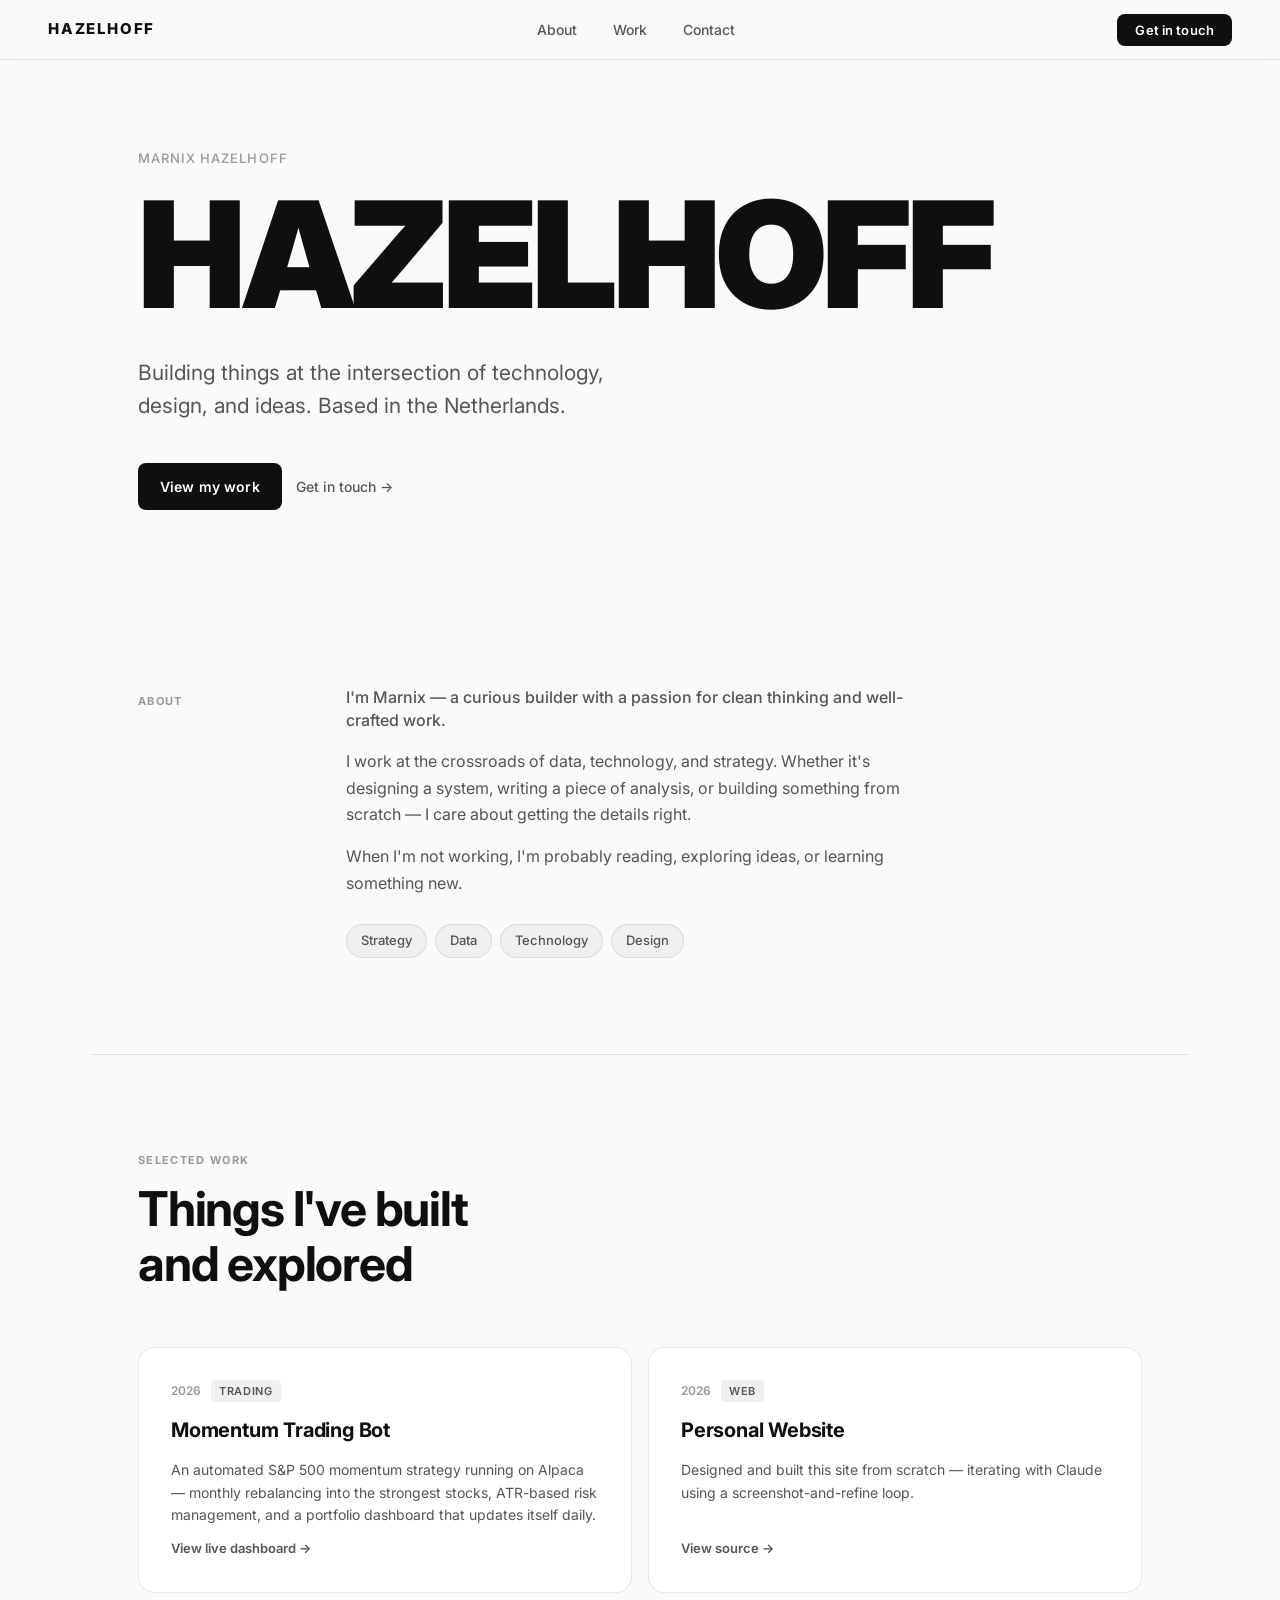
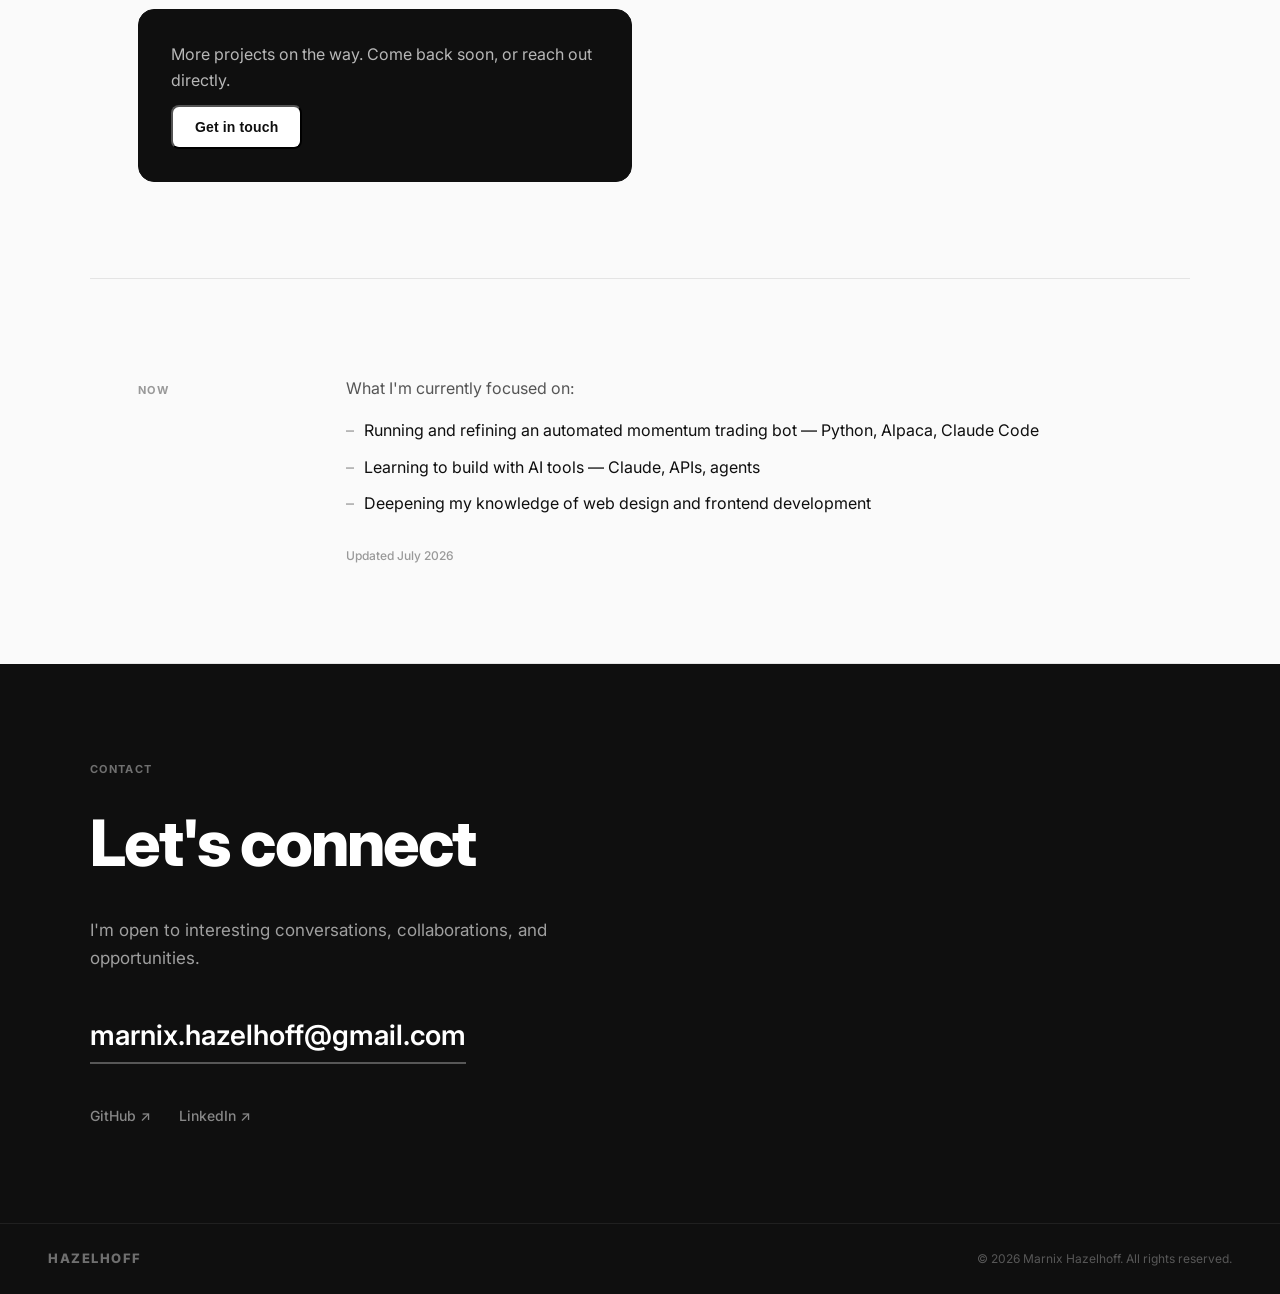
==== index.html @ 88efe426 "Personal site with trading bot dashboard at /tradingbot/ Co-Authored-By: Claude Fable 5 <noreply@ant" ====
<!DOCTYPE html>
<html lang="en">
<head>
  <meta charset="UTF-8" />
  <meta name="viewport" content="width=device-width, initial-scale=1.0" />
  <title>HAZELHOFF</title>
  <meta name="description" content="Marnix Hazelhoff — building things at the intersection of technology, design, and ideas." />
  <link rel="stylesheet" href="styles.css" />
</head>
<body>

  <!-- NAV -->
  <nav>
    <a class="nav-logo" href="#">HAZELHOFF</a>
    <ul class="nav-links">
      <li><a href="#about">About</a></li>
      <li><a href="#work">Work</a></li>
      <li><a href="#contact">Contact</a></li>
    </ul>
    <button class="nav-cta" data-modal="contact">Get in touch</button>
  </nav>

  <!-- HERO -->
  <section class="hero">
    <span class="hero-eyebrow">Marnix Hazelhoff</span>
    <h1 class="hero-name">HAZELHOFF</h1>
    <p class="hero-tagline">
      Building things at the intersection of technology, design, and ideas.
      Based in the Netherlands.
    </p>
    <div class="hero-links">
      <a href="#work" class="btn-primary">View my work</a>
      <button class="btn-ghost" data-modal="contact">Get in touch &rarr;</button>
    </div>
  </section>

  <!-- ABOUT -->
  <section class="about" id="about">
    <div class="about-grid">
      <div class="about-label">About</div>
      <div class="about-content">
        <p class="about-lead">
          I'm Marnix — a curious builder with a passion for clean thinking
          and well-crafted work.
        </p>
        <p>
          I work at the crossroads of data, technology, and strategy.
          Whether it's designing a system, writing a piece of analysis,
          or building something from scratch — I care about getting the
          details right.
        </p>
        <p>
          When I'm not working, I'm probably reading, exploring ideas,
          or learning something new.
        </p>
        <div class="about-tags">
          <span>Strategy</span>
          <span>Data</span>
          <span>Technology</span>
          <span>Design</span>
        </div>
      </div>
    </div>
  </section>

  <hr class="section-divider" />

  <!-- WORK -->
  <section class="work" id="work">
    <div class="work-header">
      <span class="section-label">Selected Work</span>
      <h2>Things I've built<br>and explored</h2>
    </div>
    <div class="work-grid">
      <article class="work-card">
        <div class="work-card-meta">
          <span class="work-year">2026</span>
          <span class="work-tag">Trading</span>
        </div>
        <h3>Momentum Trading Bot</h3>
        <p>An automated S&amp;P 500 momentum strategy running on Alpaca — monthly
        rebalancing into the strongest stocks, ATR-based risk management, and a
        portfolio dashboard that updates itself daily.</p>
        <a href="/tradingbot/" class="work-link">View live dashboard &rarr;</a>
      </article>
      <article class="work-card">
        <div class="work-card-meta">
          <span class="work-year">2026</span>
          <span class="work-tag">Web</span>
        </div>
        <h3>Personal Website</h3>
        <p>Designed and built this site from scratch — iterating with Claude using a screenshot-and-refine loop.</p>
        <a href="https://github.com/marnixhazelhoff-art/marnixhazelhoff-art.github.io" class="work-link" target="_blank" rel="noopener">View source &rarr;</a>
      </article>
      <article class="work-card work-card--cta">
        <p>More projects on the way. Come back soon, or reach out directly.</p>
        <button class="btn-primary" data-modal="contact">Get in touch</button>
      </article>
    </div>
  </section>

  <hr class="section-divider" />

  <!-- NOW -->
  <section class="now">
    <div class="now-grid">
      <div class="about-label">Now</div>
      <div class="now-content">
        <p>What I'm currently focused on:</p>
        <ul>
          <li>Running and refining an automated momentum trading bot — Python, Alpaca, Claude Code</li>
          <li>Learning to build with AI tools — Claude, APIs, agents</li>
          <li>Deepening my knowledge of web design and frontend development</li>
        </ul>
        <span class="now-updated">Updated July 2026</span>
      </div>
    </div>
  </section>

  <hr class="section-divider" />

  <!-- CONTACT -->
  <section class="contact" id="contact">
    <div class="contact-inner">
      <span class="section-label">Contact</span>
      <h2>Let's connect</h2>
      <p>I'm open to interesting conversations, collaborations, and opportunities.</p>
      <a href="mailto:marnix.hazelhoff@gmail.com" class="contact-email">
        marnix.hazelhoff@gmail.com
      </a>
      <div class="contact-socials">
        <a href="https://github.com/marnixhazelhoff-art" target="_blank" rel="noopener">GitHub &nearr;</a>
        <a href="#">LinkedIn &nearr;</a>
      </div>
    </div>
  </section>

  <!-- FOOTER -->
  <footer>
    <span class="footer-logo">HAZELHOFF</span>
    <span class="footer-copy">© 2026 Marnix Hazelhoff. All rights reserved.</span>
  </footer>

  <!-- CONTACT MODAL -->
  <div class="modal-overlay" id="modal-overlay" aria-hidden="true"></div>
  <div class="modal" id="contact-modal" role="dialog" aria-modal="true" aria-labelledby="modal-title">
    <button class="modal-close" id="modal-close" aria-label="Close">&times;</button>
    <div class="modal-body" id="modal-body">
      <p class="modal-eyebrow">Get in touch</p>
      <h2 id="modal-title">Say hello</h2>
      <p class="modal-sub">Leave your name and email and I'll get back to you.</p>
      <form id="contact-form" novalidate>
        <div class="form-group">
          <label for="f-name">Name</label>
          <input id="f-name" name="name" type="text" placeholder="Your name" required />
        </div>
        <div class="form-group">
          <label for="f-email">Email</label>
          <input id="f-email" name="email" type="email" placeholder="your@email.com" required />
        </div>
        <div class="form-group">
          <label for="f-message">Message <span class="label-optional">(optional)</span></label>
          <textarea id="f-message" name="message" rows="4" placeholder="What's on your mind?"></textarea>
        </div>
        <p class="form-error" id="form-error"></p>
        <button type="submit" class="btn-submit" id="btn-submit">Send message</button>
      </form>
    </div>
  </div>

  <script>
    // ── MODAL LOGIC ────────────────────────────────────────────────
    const overlay  = document.getElementById('modal-overlay');
    const modal    = document.getElementById('contact-modal');
    const closeBtn = document.getElementById('modal-close');

    function openModal() {
      modal.classList.add('is-open');
      overlay.classList.add('is-open');
      document.body.style.overflow = 'hidden';
      setTimeout(() => modal.querySelector('input').focus(), 100);
    }

    function closeModal() {
      modal.classList.remove('is-open');
      overlay.classList.remove('is-open');
      document.body.style.overflow = '';
    }

    document.querySelectorAll('[data-modal="contact"]').forEach(el => {
      el.addEventListener('click', e => { e.preventDefault(); openModal(); });
    });

    closeBtn.addEventListener('click', closeModal);
    overlay.addEventListener('click', closeModal);
    document.addEventListener('keydown', e => { if (e.key === 'Escape') closeModal(); });

    // ── FORM SUBMISSION via Formspree ──────────────────────────────
    // SETUP (once):
    //   1. Go to https://formspree.io and sign up (free)
    //   2. Create a new form → enter marnix.hazelhoff@gmail.com
    //   3. Verify your email
    //   4. Copy the form ID (looks like "xabcdefg")
    //   5. Replace YOUR_FORM_ID below with that ID
    const FORMSPREE_URL = 'https://formspree.io/f/YOUR_FORM_ID';

    const form    = document.getElementById('contact-form');
    const errBox  = document.getElementById('form-error');
    const submitBtn = document.getElementById('btn-submit');

    form.addEventListener('submit', async e => {
      e.preventDefault();
      errBox.textContent = '';

      const name    = form.name.value.trim();
      const email   = form.email.value.trim();
      const message = form.message.value.trim();

      if (!name)  { showError('Please enter your name.'); return; }
      if (!email) { showError('Please enter your email.'); return; }

      submitBtn.textContent = 'Sending…';
      submitBtn.disabled = true;

      try {
        const res = await fetch(FORMSPREE_URL, {
          method: 'POST',
          headers: { 'Content-Type': 'application/json', 'Accept': 'application/json' },
          body: JSON.stringify({ name, email, message })
        });

        if (res.ok) {
          document.getElementById('modal-body').innerHTML = `
            <div class="form-success">
              <div class="success-icon">✓</div>
              <h2>Message sent!</h2>
              <p>Thanks ${name}. I'll get back to you at ${email} soon.</p>
              <button class="btn-primary" onclick="closeModal()">Close</button>
            </div>`;
        } else {
          const data = await res.json();
          showError(data?.errors?.[0]?.message || 'Something went wrong. Please try again.');
          submitBtn.textContent = 'Send message';
          submitBtn.disabled = false;
        }
      } catch {
        showError('Could not send. Check your connection and try again.');
        submitBtn.textContent = 'Send message';
        submitBtn.disabled = false;
      }
    });

    function showError(msg) {
      errBox.textContent = msg;
    }
  </script>

</body>
</html>
---- styles.css ----
@import url('https://fonts.googleapis.com/css2?family=Inter:wght@300;400;500;600;700;800;900&display=swap');

:root {
  --text-primary: #0f0f0f;
  --text-secondary: #555;
  --text-tertiary: #999;
  --bg-page: #fafafa;
  --bg-primary: #fff;
  --bg-card: #fff;
  --bg-tag: #f0f0f0;
  --border: rgba(0, 0, 0, 0.09);
  --border-strong: rgba(0, 0, 0, 0.15);
  --accent: #0f0f0f;
  --radius-sm: 8px;
  --radius-md: 12px;
  --radius-lg: 16px;
}

*, *::before, *::after {
  box-sizing: border-box;
  margin: 0;
  padding: 0;
}

html { scroll-behavior: smooth; }

body {
  font-family: 'Inter', ui-sans-serif, system-ui, sans-serif;
  font-size: 16px;
  line-height: 1.65;
  color: var(--text-primary);
  background: var(--bg-page);
  -webkit-font-smoothing: antialiased;
}

a { color: inherit; text-decoration: none; }

/* ── NAV ── */
nav {
  position: sticky;
  top: 0;
  z-index: 100;
  display: flex;
  justify-content: space-between;
  align-items: center;
  padding: 0 48px;
  height: 60px;
  background: rgba(250, 250, 250, 0.85);
  backdrop-filter: blur(12px);
  -webkit-backdrop-filter: blur(12px);
  border-bottom: 1px solid var(--border);
}

.nav-logo {
  font-size: 15px;
  font-weight: 800;
  letter-spacing: 0.12em;
  color: var(--text-primary);
}

.nav-links {
  display: flex;
  gap: 36px;
  list-style: none;
}

.nav-links a {
  font-size: 14px;
  font-weight: 500;
  color: var(--text-secondary);
  transition: color 0.15s;
}

.nav-links a:hover { color: var(--text-primary); }

.nav-cta {
  background: var(--text-primary);
  color: #fff;
  border: none;
  padding: 8px 18px;
  border-radius: var(--radius-sm);
  font-size: 13px;
  font-weight: 600;
  cursor: pointer;
  letter-spacing: 0.01em;
  transition: opacity 0.15s;
  font-family: inherit;
}

.nav-cta:hover { opacity: 0.75; }

/* ── HERO ── */
.hero {
  padding: 88px 48px 80px;
  max-width: 1100px;
  margin: 0 auto;
}

.hero-eyebrow {
  display: block;
  font-size: 13px;
  font-weight: 500;
  color: var(--text-tertiary);
  letter-spacing: 0.08em;
  text-transform: uppercase;
  margin-bottom: 18px;
}

.hero-name {
  font-size: clamp(72px, 13vw, 148px);
  font-weight: 900;
  letter-spacing: -0.03em;
  line-height: 0.92;
  color: var(--text-primary);
  margin-bottom: 32px;
}

.hero-tagline {
  font-size: clamp(17px, 2vw, 21px);
  color: var(--text-secondary);
  max-width: 500px;
  line-height: 1.6;
  margin-bottom: 40px;
  font-weight: 400;
}

.hero-links {
  display: flex;
  gap: 14px;
  align-items: center;
  flex-wrap: wrap;
}

.btn-primary {
  background: var(--text-primary);
  color: #fff;
  padding: 12px 22px;
  border-radius: var(--radius-sm);
  font-size: 14px;
  font-weight: 600;
  letter-spacing: 0.01em;
  transition: opacity 0.15s;
  display: inline-block;
}

.btn-primary:hover { opacity: 0.8; }

.btn-ghost {
  font-size: 14px;
  font-weight: 500;
  color: var(--text-secondary);
  transition: color 0.15s;
  background: none;
  border: none;
  cursor: pointer;
  font-family: inherit;
  padding: 0;
}

.btn-ghost:hover { color: var(--text-primary); }

/* ── SECTION DIVIDER ── */
.section-divider {
  border: none;
  border-top: 1px solid var(--border);
  max-width: 1100px;
  margin: 0 auto;
}

/* ── SECTION LABEL ── */
.section-label {
  display: block;
  font-size: 11px;
  font-weight: 700;
  letter-spacing: 0.12em;
  text-transform: uppercase;
  color: var(--text-tertiary);
  margin-bottom: 12px;
}

/* ── ABOUT ── */
.about {
  max-width: 1100px;
  margin: 0 auto;
  padding: 96px 48px;
}

.about-grid {
  display: grid;
  grid-template-columns: 160px 1fr;
  gap: 48px;
}

.about-label {
  font-size: 11px;
  font-weight: 700;
  letter-spacing: 0.12em;
  text-transform: uppercase;
  color: var(--text-tertiary);
  padding-top: 6px;
}

.about-lead {
  font-size: clamp(20px, 2.5vw, 26px);
  font-weight: 500;
  line-height: 1.45;
  color: var(--text-primary);
  margin-bottom: 20px;
}

.about-content p {
  font-size: 16px;
  color: var(--text-secondary);
  margin-bottom: 16px;
  max-width: 580px;
}

.about-tags {
  display: flex;
  flex-wrap: wrap;
  gap: 8px;
  margin-top: 28px;
}

.about-tags span {
  background: var(--bg-tag);
  border: 1px solid var(--border);
  border-radius: 999px;
  padding: 5px 14px;
  font-size: 13px;
  font-weight: 500;
  color: var(--text-secondary);
}

/* ── WORK ── */
.work {
  max-width: 1100px;
  margin: 0 auto;
  padding: 96px 48px;
}

.work-header {
  margin-bottom: 56px;
}

.work-header h2 {
  font-size: clamp(32px, 4vw, 48px);
  font-weight: 700;
  letter-spacing: -0.025em;
  line-height: 1.15;
  margin-top: 10px;
}

.work-grid {
  display: grid;
  grid-template-columns: repeat(2, 1fr);
  gap: 16px;
}

.work-card {
  background: var(--bg-card);
  border: 1px solid var(--border);
  border-radius: var(--radius-lg);
  padding: 32px;
  display: flex;
  flex-direction: column;
  gap: 12px;
  transition: border-color 0.2s, box-shadow 0.2s;
}

.work-card:hover {
  border-color: var(--border-strong);
  box-shadow: 0 4px 24px rgba(0,0,0,0.06);
}

.work-card-meta {
  display: flex;
  gap: 10px;
  align-items: center;
}

.work-year {
  font-size: 12px;
  font-weight: 600;
  color: var(--text-tertiary);
}

.work-tag {
  font-size: 11px;
  font-weight: 600;
  letter-spacing: 0.06em;
  text-transform: uppercase;
  background: var(--bg-tag);
  border-radius: 4px;
  padding: 2px 8px;
  color: var(--text-secondary);
}

.work-card h3 {
  font-size: 20px;
  font-weight: 700;
  letter-spacing: -0.01em;
  color: var(--text-primary);
}

.work-card p {
  font-size: 14px;
  color: var(--text-secondary);
  line-height: 1.6;
  flex: 1;
}

.work-link {
  font-size: 13px;
  font-weight: 600;
  color: var(--text-secondary);
  transition: color 0.15s;
  align-self: flex-start;
}

.work-link:hover { color: var(--text-primary); }

.work-card--cta {
  background: var(--text-primary);
  border-color: var(--text-primary);
  align-items: flex-start;
  justify-content: space-between;
}

.work-card--cta p {
  font-size: 16px;
  color: rgba(255,255,255,0.7);
  line-height: 1.6;
}

.work-card--cta .btn-primary {
  background: #fff;
  color: var(--text-primary);
}

.work-card--cta .btn-primary:hover { opacity: 0.9; }

/* ── NOW ── */
.now {
  max-width: 1100px;
  margin: 0 auto;
  padding: 96px 48px;
}

.now-grid {
  display: grid;
  grid-template-columns: 160px 1fr;
  gap: 48px;
}

.now-content p {
  font-size: 16px;
  color: var(--text-secondary);
  margin-bottom: 16px;
}

.now-content ul {
  list-style: none;
  display: flex;
  flex-direction: column;
  gap: 10px;
  margin-bottom: 24px;
}

.now-content ul li {
  font-size: 16px;
  color: var(--text-primary);
  padding-left: 18px;
  position: relative;
}

.now-content ul li::before {
  content: '–';
  position: absolute;
  left: 0;
  color: var(--text-tertiary);
}

.now-updated {
  font-size: 12px;
  color: var(--text-tertiary);
  font-weight: 500;
}

/* ── CONTACT ── */
.contact {
  background: var(--text-primary);
  padding: 96px 48px;
}

.contact-inner {
  max-width: 1100px;
  margin: 0 auto;
}

.contact .section-label { color: rgba(255,255,255,0.4); }

.contact h2 {
  font-size: clamp(36px, 5vw, 64px);
  font-weight: 800;
  letter-spacing: -0.03em;
  color: #fff;
  margin: 12px 0 20px;
}

.contact > .contact-inner > p {
  font-size: 17px;
  color: rgba(255,255,255,0.6);
  margin-bottom: 40px;
  max-width: 480px;
}

.contact-email {
  display: inline-block;
  font-size: clamp(18px, 2.5vw, 28px);
  font-weight: 600;
  color: #fff;
  border-bottom: 2px solid rgba(255,255,255,0.3);
  padding-bottom: 4px;
  margin-bottom: 40px;
  transition: border-color 0.2s;
}

.contact-email:hover { border-color: #fff; }

.contact-socials {
  display: flex;
  gap: 28px;
  flex-wrap: wrap;
}

.contact-socials a {
  font-size: 14px;
  font-weight: 500;
  color: rgba(255,255,255,0.5);
  transition: color 0.15s;
}

.contact-socials a:hover { color: #fff; }

/* ── FOOTER ── */
footer {
  background: var(--text-primary);
  border-top: 1px solid rgba(255,255,255,0.07);
  padding: 24px 48px;
  display: flex;
  justify-content: space-between;
  align-items: center;
  max-width: 100%;
}

.footer-logo {
  font-size: 13px;
  font-weight: 800;
  letter-spacing: 0.12em;
  color: rgba(255,255,255,0.4);
}

.footer-copy {
  font-size: 12px;
  color: rgba(255,255,255,0.3);
}

/* ── RESPONSIVE ── */
@media (max-width: 768px) {
  nav { padding: 0 20px; }
  .nav-links { display: none; }
  .hero { padding: 56px 24px 64px; }
  .about, .work, .now { padding: 64px 24px; }
  .about-grid, .now-grid { grid-template-columns: 1fr; gap: 24px; }
  .work-grid { grid-template-columns: 1fr; }
  .contact { padding: 64px 24px; }
  footer { padding: 20px 24px; flex-direction: column; gap: 8px; text-align: center; }
}

/* ── MODAL ── */
.modal-overlay {
  position: fixed;
  inset: 0;
  background: rgba(0, 0, 0, 0.45);
  backdrop-filter: blur(4px);
  -webkit-backdrop-filter: blur(4px);
  z-index: 200;
  opacity: 0;
  pointer-events: none;
  transition: opacity 0.2s ease;
}

.modal-overlay.is-open {
  opacity: 1;
  pointer-events: all;
}

.modal {
  position: fixed;
  top: 50%;
  left: 50%;
  transform: translate(-50%, -46%);
  z-index: 201;
  width: min(520px, calc(100vw - 32px));
  background: #fff;
  border-radius: 20px;
  padding: 40px;
  box-shadow: 0 8px 40px rgba(0,0,0,0.18), 0 0 0 1px rgba(0,0,0,0.06);
  opacity: 0;
  pointer-events: none;
  transition: opacity 0.2s ease, transform 0.2s ease;
}

.modal.is-open {
  opacity: 1;
  pointer-events: all;
  transform: translate(-50%, -50%);
}

.modal-close {
  position: absolute;
  top: 16px;
  right: 20px;
  background: var(--bg-tertiary);
  border: none;
  width: 30px;
  height: 30px;
  border-radius: 50%;
  font-size: 18px;
  line-height: 1;
  color: var(--text-secondary);
  cursor: pointer;
  display: flex;
  align-items: center;
  justify-content: center;
  transition: background 0.15s, color 0.15s;
}

.modal-close:hover {
  background: var(--bg-quaternary, #e8e8e8);
  color: var(--text-primary);
}

.modal-eyebrow {
  font-size: 11px;
  font-weight: 700;
  letter-spacing: 0.12em;
  text-transform: uppercase;
  color: var(--text-tertiary);
  margin-bottom: 8px;
}

.modal h2 {
  font-size: 26px;
  font-weight: 800;
  letter-spacing: -0.02em;
  margin-bottom: 8px;
}

.modal-sub {
  font-size: 14px;
  color: var(--text-secondary);
  margin-bottom: 28px;
  line-height: 1.5;
}

.form-group {
  display: flex;
  flex-direction: column;
  gap: 6px;
  margin-bottom: 16px;
}

.form-group label {
  font-size: 13px;
  font-weight: 600;
  color: var(--text-primary);
}

.label-optional {
  font-weight: 400;
  color: var(--text-tertiary);
}

.form-group input,
.form-group textarea {
  font-family: inherit;
  font-size: 15px;
  color: var(--text-primary);
  background: var(--bg-secondary, #fcfcfc);
  border: 1px solid var(--border-strong);
  border-radius: var(--radius-sm);
  padding: 10px 14px;
  outline: none;
  transition: border-color 0.15s, box-shadow 0.15s;
  resize: vertical;
  line-height: 1.5;
}

.form-group input:focus,
.form-group textarea:focus {
  border-color: var(--text-primary);
  box-shadow: 0 0 0 3px rgba(15,15,15,0.08);
}

.form-group input::placeholder,
.form-group textarea::placeholder {
  color: var(--text-tertiary);
}

.form-error {
  font-size: 13px;
  color: #dc2626;
  min-height: 18px;
  margin-bottom: 8px;
}

.btn-submit {
  width: 100%;
  background: var(--text-primary);
  color: #fff;
  border: none;
  border-radius: var(--radius-sm);
  padding: 13px;
  font-size: 15px;
  font-weight: 600;
  font-family: inherit;
  cursor: pointer;
  transition: opacity 0.15s;
  margin-top: 4px;
}

.btn-submit:hover:not(:disabled) { opacity: 0.8; }
.btn-submit:disabled { opacity: 0.5; cursor: not-allowed; }

/* Success state */
.form-success {
  text-align: center;
  padding: 24px 0 8px;
}

.success-icon {
  width: 52px;
  height: 52px;
  background: #0f0f0f;
  color: #fff;
  border-radius: 50%;
  font-size: 22px;
  display: flex;
  align-items: center;
  justify-content: center;
  margin: 0 auto 20px;
}

.form-success h2 {
  font-size: 22px;
  font-weight: 800;
  margin-bottom: 10px;
}

.form-success p {
  font-size: 15px;
  color: var(--text-secondary);
  margin-bottom: 28px;
}
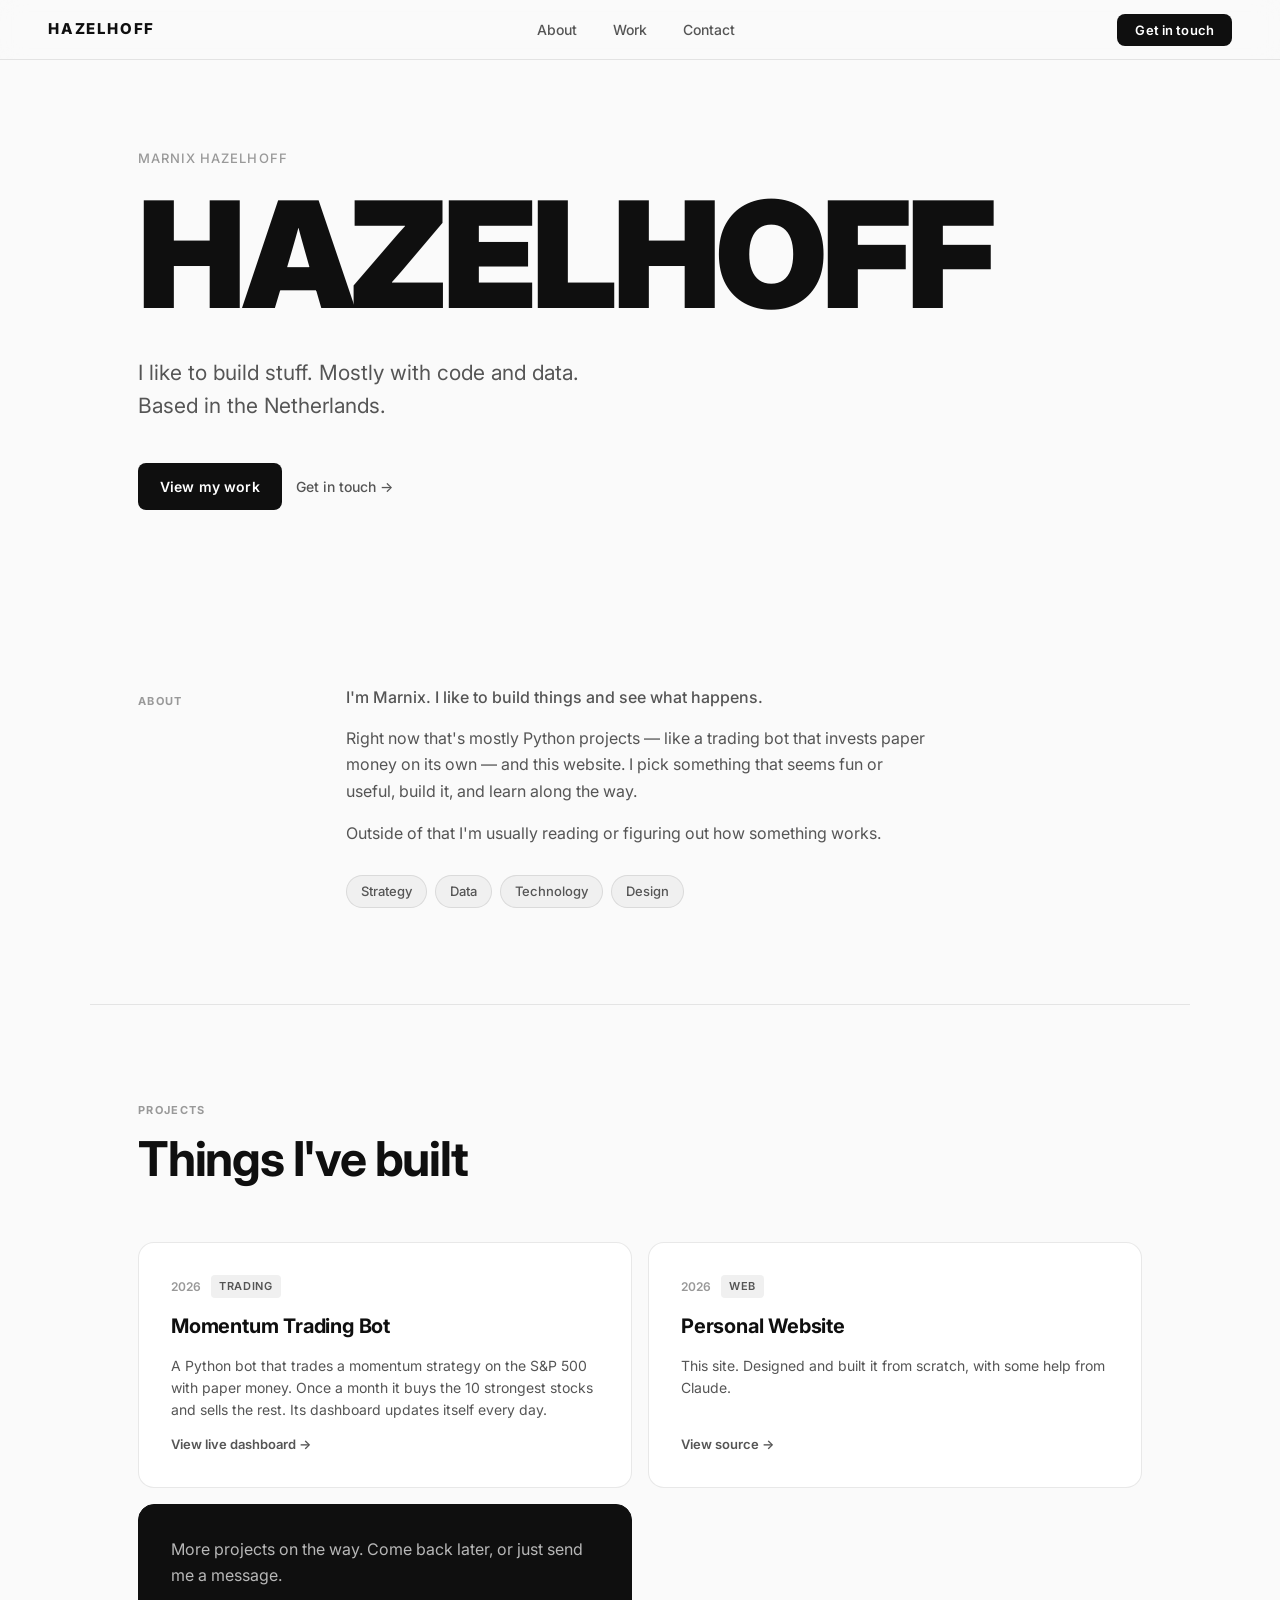
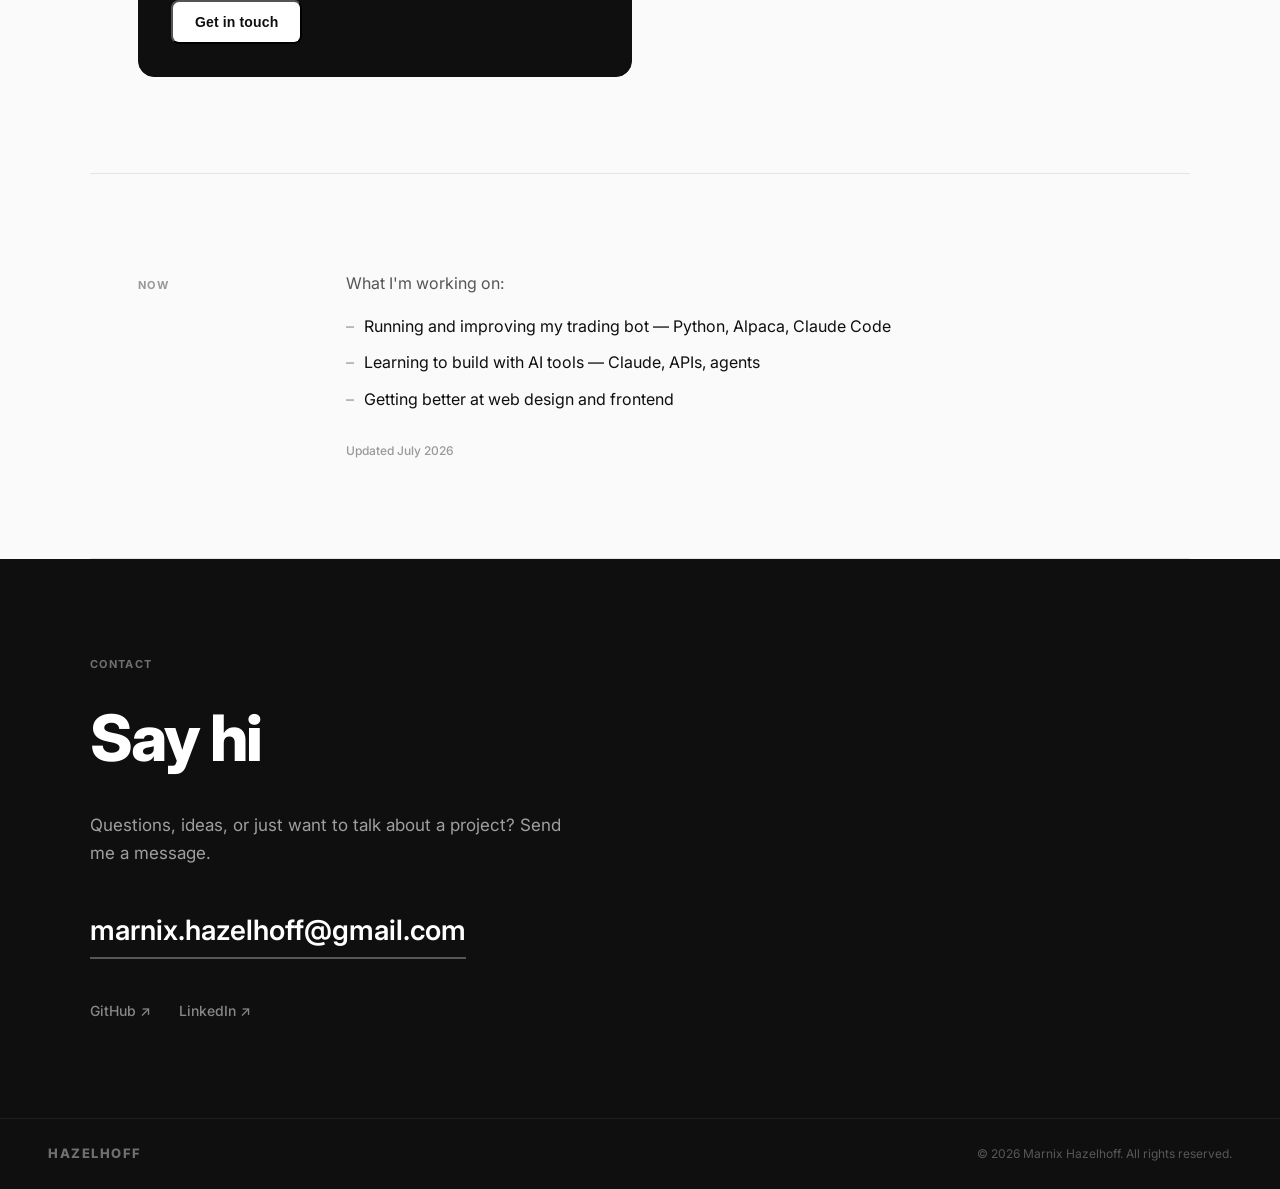
==== commit b789f5d1: "Tone down the copy — plainer, less pretentious Co-Authored-By: Claude Fable 5 <noreply@anthropic.com" ====
--- a/index.html
+++ b/index.html
@@ -4,7 +4,7 @@
   <meta charset="UTF-8" />
   <meta name="viewport" content="width=device-width, initial-scale=1.0" />
   <title>HAZELHOFF</title>
-  <meta name="description" content="Marnix Hazelhoff — building things at the intersection of technology, design, and ideas." />
+  <meta name="description" content="Marnix Hazelhoff — I like to build stuff. Projects in code, data, and web." />
   <link rel="stylesheet" href="styles.css" />
 </head>
 <body>
@@ -25,7 +25,7 @@
     <span class="hero-eyebrow">Marnix Hazelhoff</span>
     <h1 class="hero-name">HAZELHOFF</h1>
     <p class="hero-tagline">
-      Building things at the intersection of technology, design, and ideas.
+      I like to build stuff. Mostly with code and data.
       Based in the Netherlands.
     </p>
     <div class="hero-links">
@@ -40,18 +40,16 @@
       <div class="about-label">About</div>
       <div class="about-content">
         <p class="about-lead">
-          I'm Marnix — a curious builder with a passion for clean thinking
-          and well-crafted work.
+          I'm Marnix. I like to build things and see what happens.
         </p>
         <p>
-          I work at the crossroads of data, technology, and strategy.
-          Whether it's designing a system, writing a piece of analysis,
-          or building something from scratch — I care about getting the
-          details right.
+          Right now that's mostly Python projects — like a trading bot that
+          invests paper money on its own — and this website. I pick something
+          that seems fun or useful, build it, and learn along the way.
         </p>
         <p>
-          When I'm not working, I'm probably reading, exploring ideas,
-          or learning something new.
+          Outside of that I'm usually reading or figuring out how
+          something works.
         </p>
         <div class="about-tags">
           <span>Strategy</span>
@@ -68,8 +66,8 @@
   <!-- WORK -->
   <section class="work" id="work">
     <div class="work-header">
-      <span class="section-label">Selected Work</span>
-      <h2>Things I've built<br>and explored</h2>
+      <span class="section-label">Projects</span>
+      <h2>Things I've built</h2>
     </div>
     <div class="work-grid">
       <article class="work-card">
@@ -78,9 +76,9 @@
           <span class="work-tag">Trading</span>
         </div>
         <h3>Momentum Trading Bot</h3>
-        <p>An automated S&amp;P 500 momentum strategy running on Alpaca — monthly
-        rebalancing into the strongest stocks, ATR-based risk management, and a
-        portfolio dashboard that updates itself daily.</p>
+        <p>A Python bot that trades a momentum strategy on the S&amp;P 500 with
+        paper money. Once a month it buys the 10 strongest stocks and sells the
+        rest. Its dashboard updates itself every day.</p>
         <a href="/tradingbot/" class="work-link">View live dashboard &rarr;</a>
       </article>
       <article class="work-card">
@@ -89,11 +87,11 @@
           <span class="work-tag">Web</span>
         </div>
         <h3>Personal Website</h3>
-        <p>Designed and built this site from scratch — iterating with Claude using a screenshot-and-refine loop.</p>
+        <p>This site. Designed and built it from scratch, with some help from Claude.</p>
         <a href="https://github.com/marnixhazelhoff-art/marnixhazelhoff-art.github.io" class="work-link" target="_blank" rel="noopener">View source &rarr;</a>
       </article>
       <article class="work-card work-card--cta">
-        <p>More projects on the way. Come back soon, or reach out directly.</p>
+        <p>More projects on the way. Come back later, or just send me a message.</p>
         <button class="btn-primary" data-modal="contact">Get in touch</button>
       </article>
     </div>
@@ -106,11 +104,11 @@
     <div class="now-grid">
       <div class="about-label">Now</div>
       <div class="now-content">
-        <p>What I'm currently focused on:</p>
+        <p>What I'm working on:</p>
         <ul>
-          <li>Running and refining an automated momentum trading bot — Python, Alpaca, Claude Code</li>
+          <li>Running and improving my trading bot — Python, Alpaca, Claude Code</li>
           <li>Learning to build with AI tools — Claude, APIs, agents</li>
-          <li>Deepening my knowledge of web design and frontend development</li>
+          <li>Getting better at web design and frontend</li>
         </ul>
         <span class="now-updated">Updated July 2026</span>
       </div>
@@ -123,8 +121,8 @@
   <section class="contact" id="contact">
     <div class="contact-inner">
       <span class="section-label">Contact</span>
-      <h2>Let's connect</h2>
-      <p>I'm open to interesting conversations, collaborations, and opportunities.</p>
+      <h2>Say hi</h2>
+      <p>Questions, ideas, or just want to talk about a project? Send me a message.</p>
       <a href="mailto:marnix.hazelhoff@gmail.com" class="contact-email">
         marnix.hazelhoff@gmail.com
       </a>
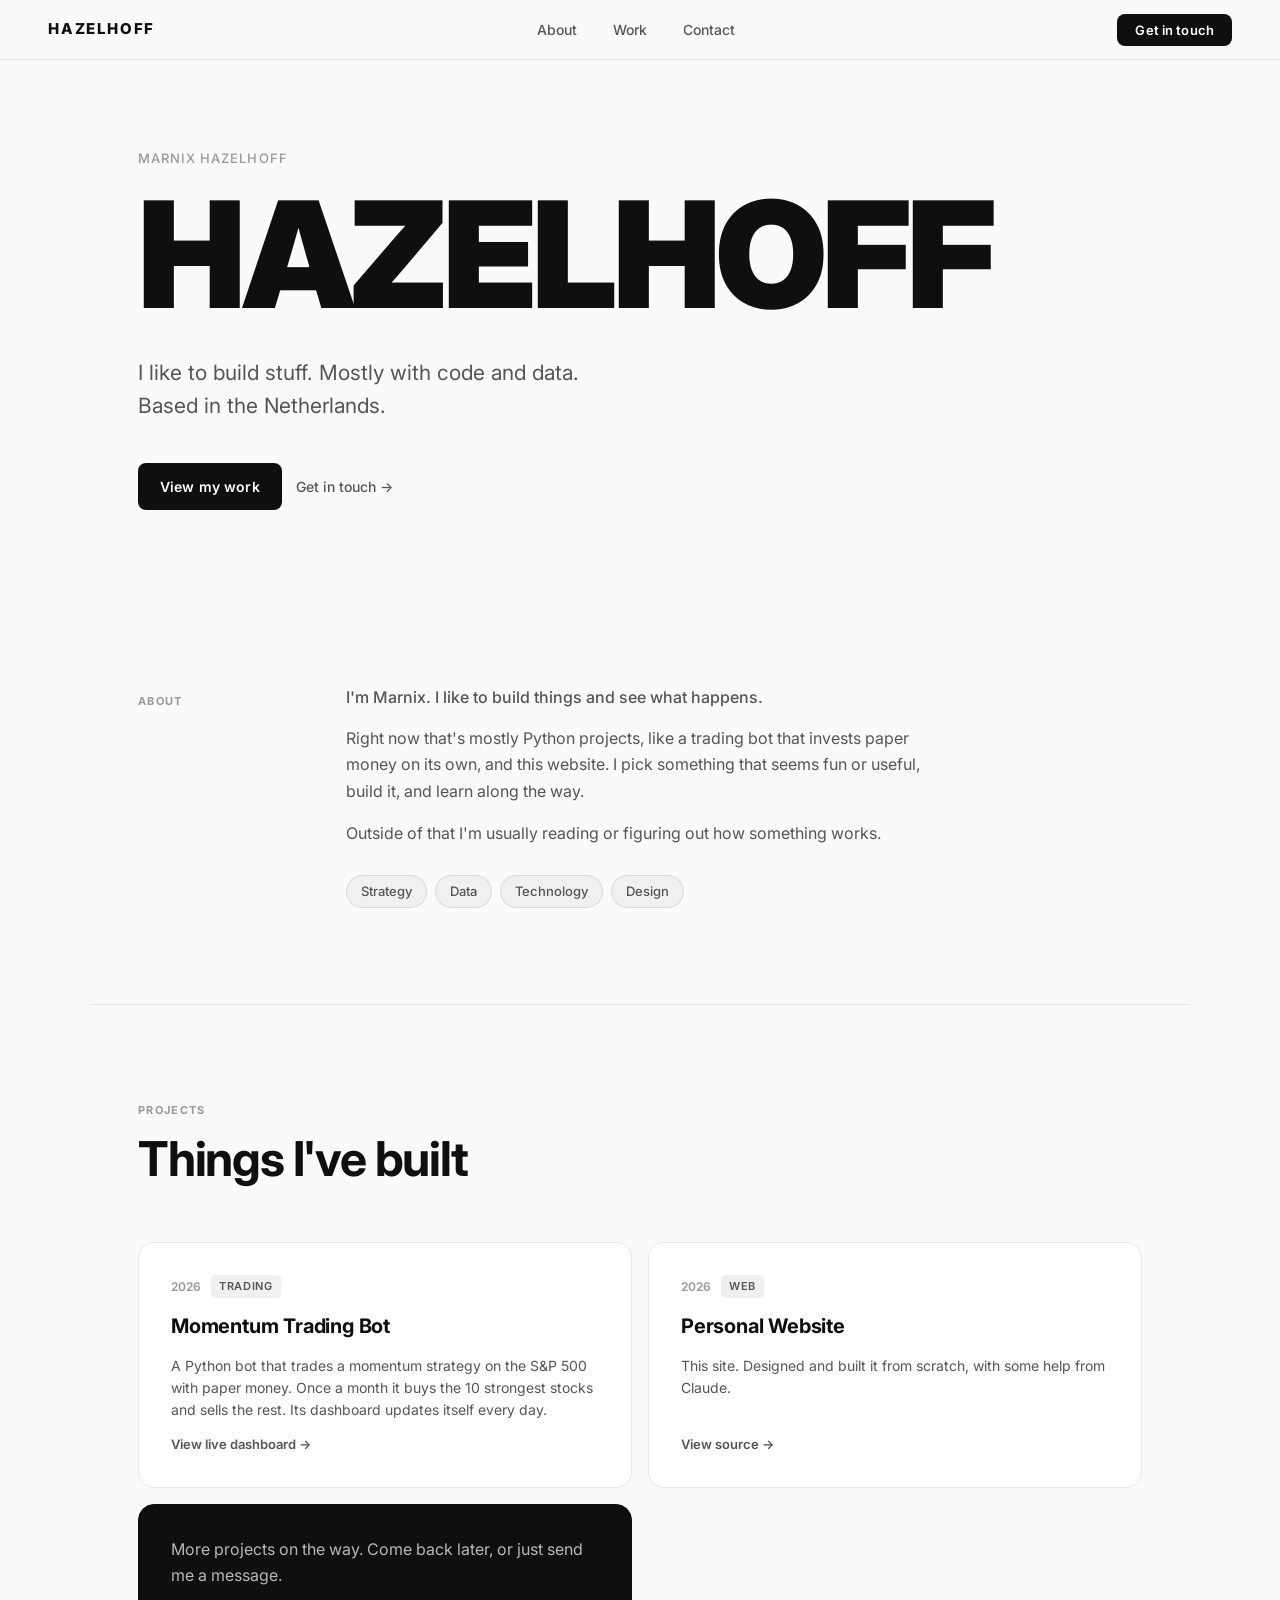
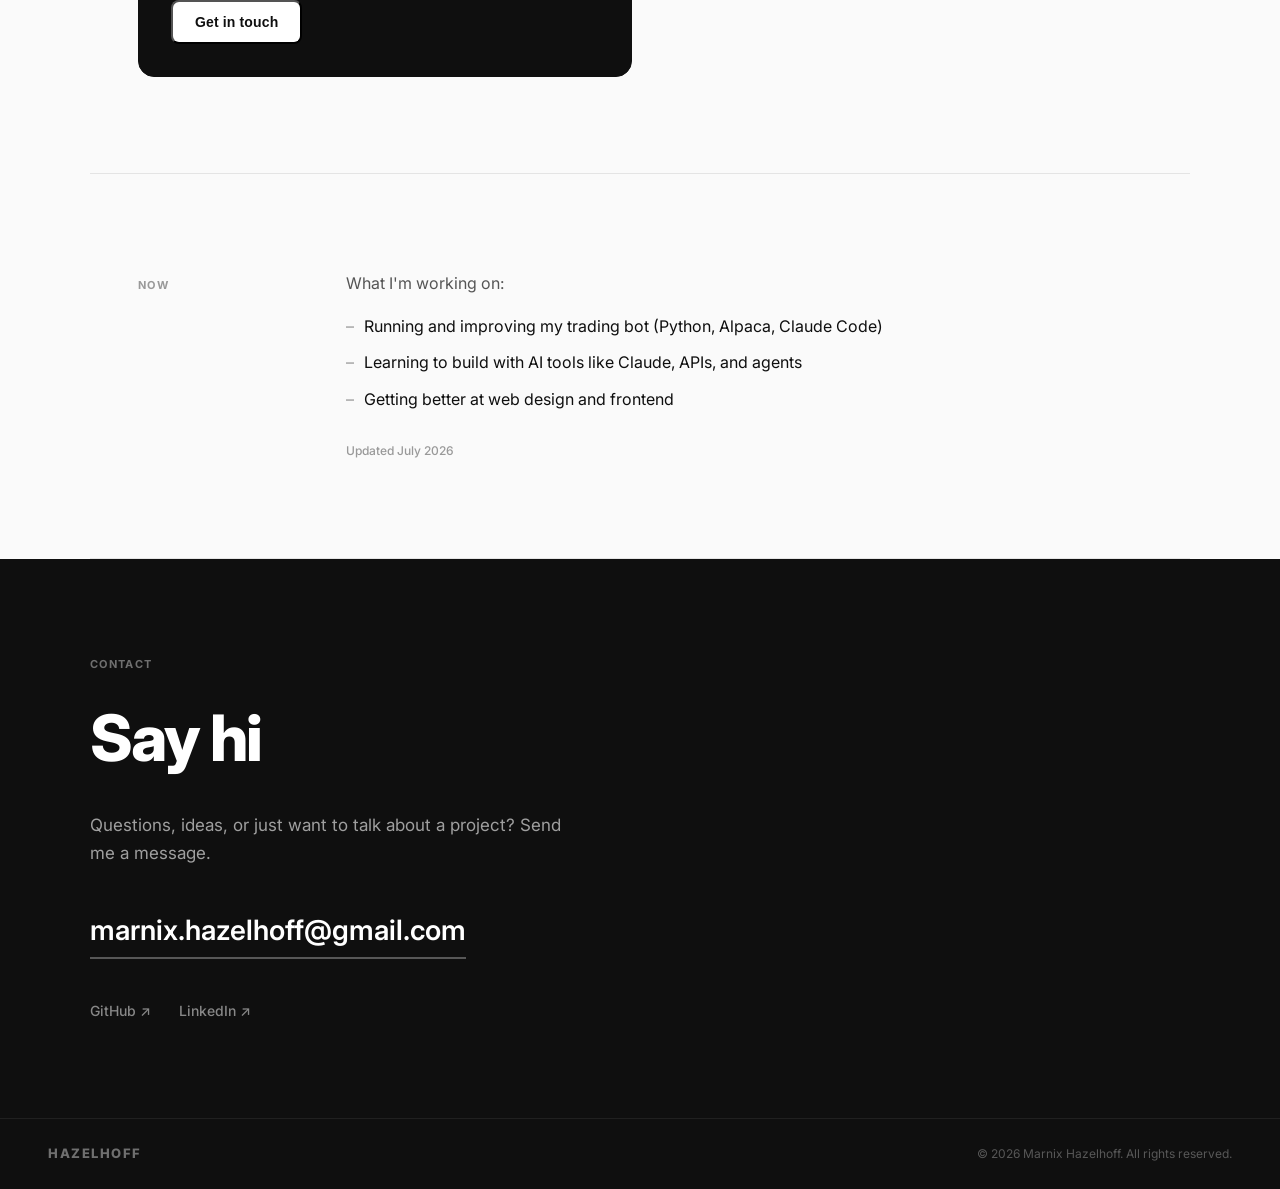
==== commit b2d9a031: "Remove dashes from copy Co-Authored-By: Claude Fable 5 <noreply@anthropic.com>" ====
--- a/index.html
+++ b/index.html
@@ -4,7 +4,7 @@
   <meta charset="UTF-8" />
   <meta name="viewport" content="width=device-width, initial-scale=1.0" />
   <title>HAZELHOFF</title>
-  <meta name="description" content="Marnix Hazelhoff — I like to build stuff. Projects in code, data, and web." />
+  <meta name="description" content="Marnix Hazelhoff. I like to build stuff. Projects in code, data, and web." />
   <link rel="stylesheet" href="styles.css" />
 </head>
 <body>
@@ -43,8 +43,8 @@
           I'm Marnix. I like to build things and see what happens.
         </p>
         <p>
-          Right now that's mostly Python projects — like a trading bot that
-          invests paper money on its own — and this website. I pick something
+          Right now that's mostly Python projects, like a trading bot that
+          invests paper money on its own, and this website. I pick something
           that seems fun or useful, build it, and learn along the way.
         </p>
         <p>
@@ -106,8 +106,8 @@
       <div class="now-content">
         <p>What I'm working on:</p>
         <ul>
-          <li>Running and improving my trading bot — Python, Alpaca, Claude Code</li>
-          <li>Learning to build with AI tools — Claude, APIs, agents</li>
+          <li>Running and improving my trading bot (Python, Alpaca, Claude Code)</li>
+          <li>Learning to build with AI tools like Claude, APIs, and agents</li>
           <li>Getting better at web design and frontend</li>
         </ul>
         <span class="now-updated">Updated July 2026</span>
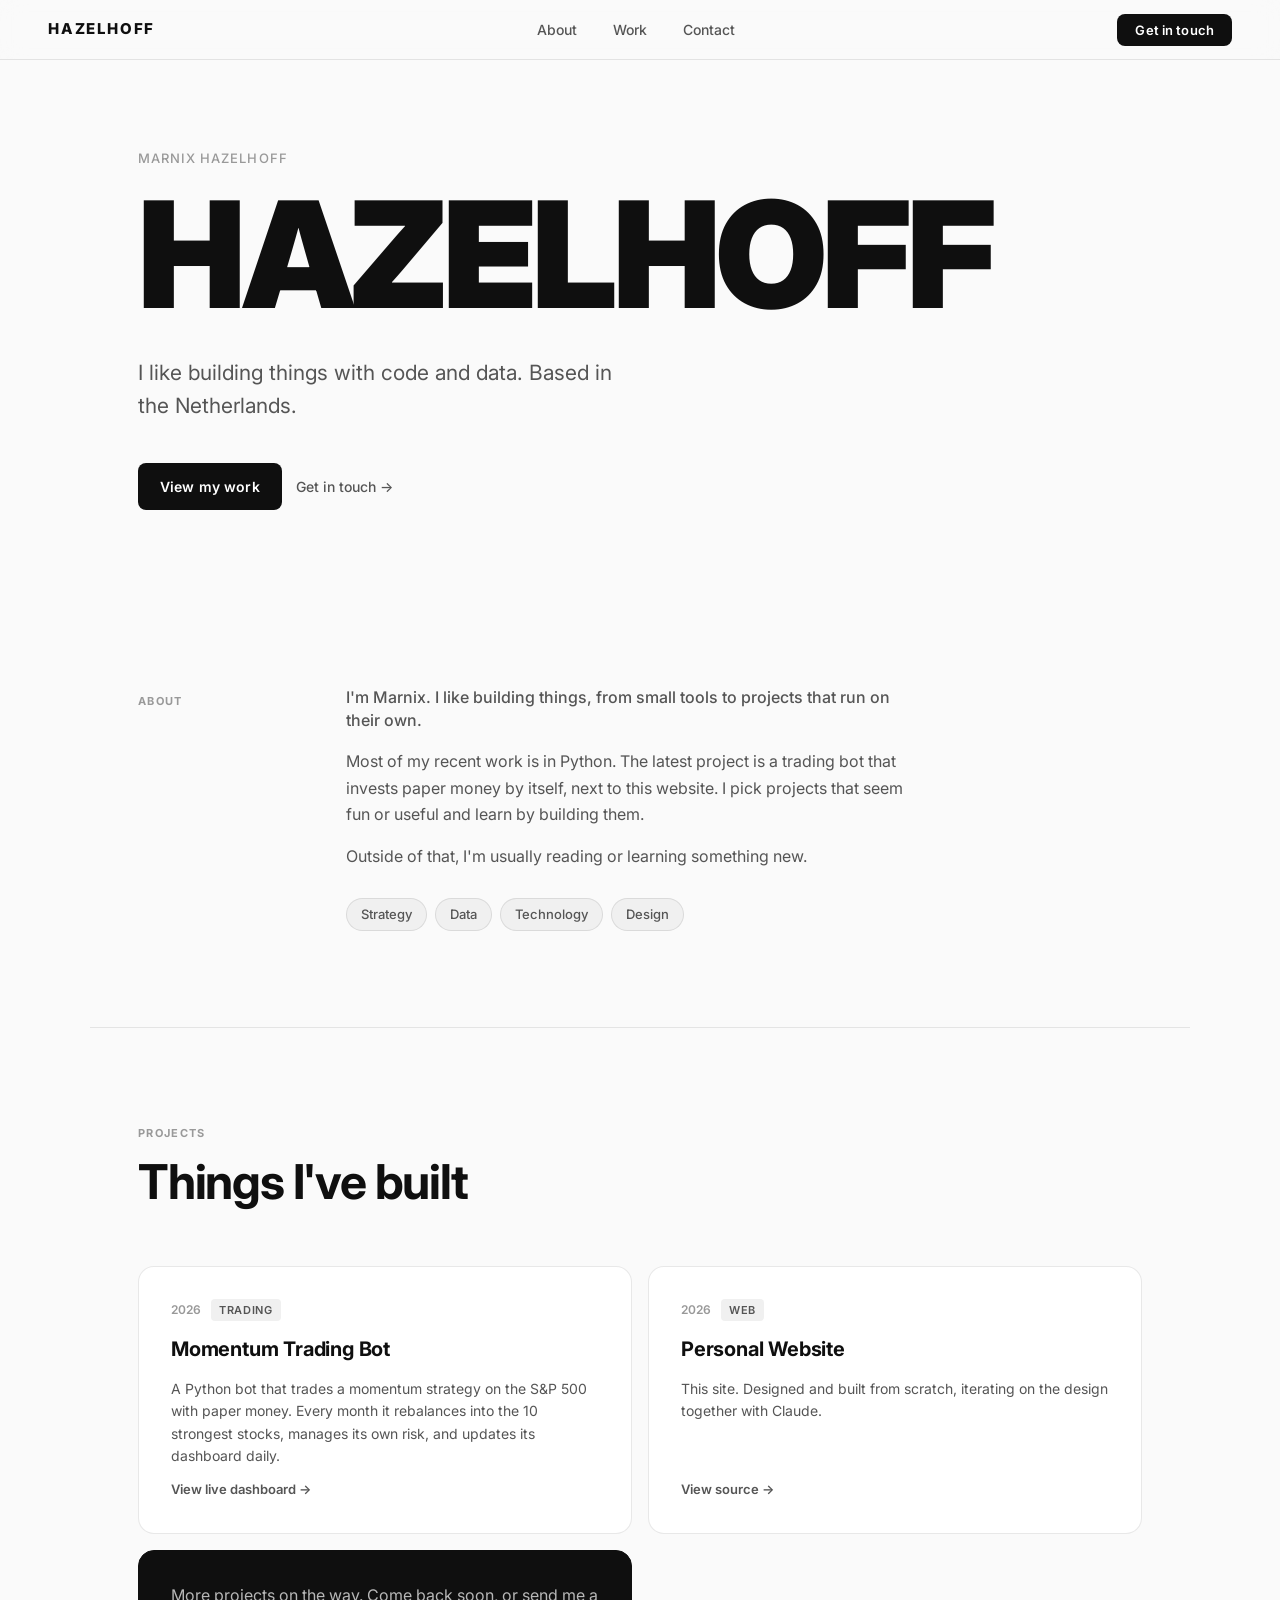
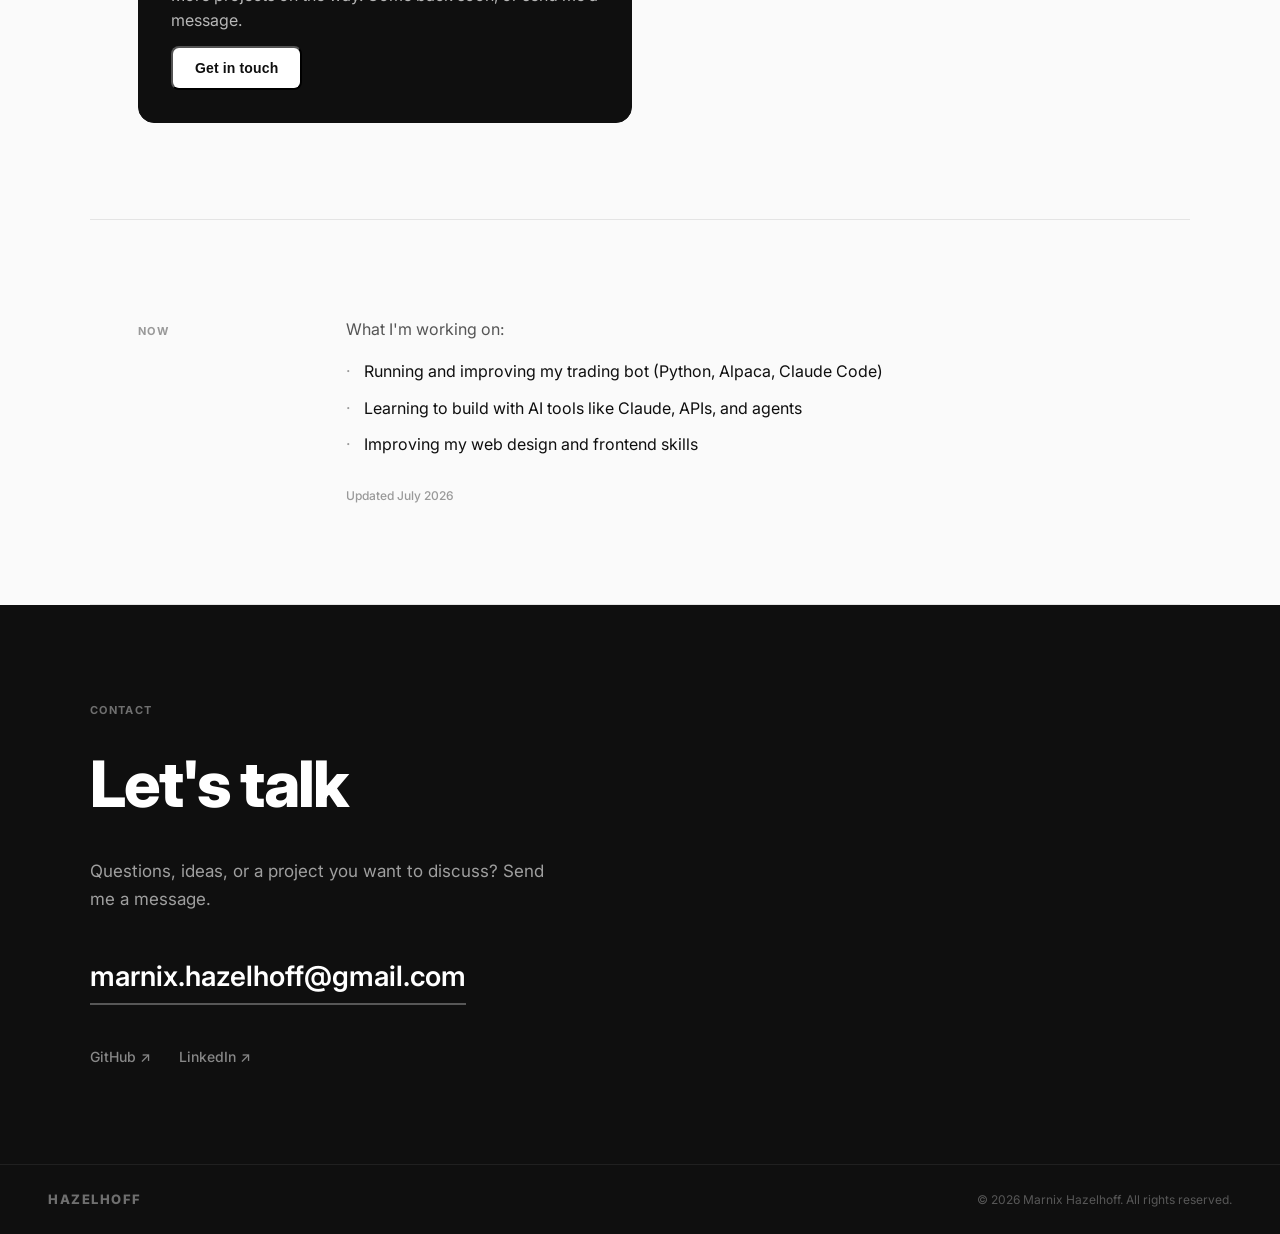
==== commit 452ee709: "Adjust copy tone, remove remaining dashes Co-Authored-By: Claude Fable 5 <noreply@anthropic.com>" ====
--- a/index.html
+++ b/index.html
@@ -4,7 +4,7 @@
   <meta charset="UTF-8" />
   <meta name="viewport" content="width=device-width, initial-scale=1.0" />
   <title>HAZELHOFF</title>
-  <meta name="description" content="Marnix Hazelhoff. I like to build stuff. Projects in code, data, and web." />
+  <meta name="description" content="Personal site of Marnix Hazelhoff. Projects in code, data, and web." />
   <link rel="stylesheet" href="styles.css" />
 </head>
 <body>
@@ -25,7 +25,7 @@
     <span class="hero-eyebrow">Marnix Hazelhoff</span>
     <h1 class="hero-name">HAZELHOFF</h1>
     <p class="hero-tagline">
-      I like to build stuff. Mostly with code and data.
+      I like building things with code and data.
       Based in the Netherlands.
     </p>
     <div class="hero-links">
@@ -40,16 +40,17 @@
       <div class="about-label">About</div>
       <div class="about-content">
         <p class="about-lead">
-          I'm Marnix. I like to build things and see what happens.
+          I'm Marnix. I like building things, from small tools to
+          projects that run on their own.
         </p>
         <p>
-          Right now that's mostly Python projects, like a trading bot that
-          invests paper money on its own, and this website. I pick something
-          that seems fun or useful, build it, and learn along the way.
+          Most of my recent work is in Python. The latest project is a
+          trading bot that invests paper money by itself, next to this
+          website. I pick projects that seem fun or useful and learn
+          by building them.
         </p>
         <p>
-          Outside of that I'm usually reading or figuring out how
-          something works.
+          Outside of that, I'm usually reading or learning something new.
         </p>
         <div class="about-tags">
           <span>Strategy</span>
@@ -77,8 +78,8 @@
         </div>
         <h3>Momentum Trading Bot</h3>
         <p>A Python bot that trades a momentum strategy on the S&amp;P 500 with
-        paper money. Once a month it buys the 10 strongest stocks and sells the
-        rest. Its dashboard updates itself every day.</p>
+        paper money. Every month it rebalances into the 10 strongest stocks,
+        manages its own risk, and updates its dashboard daily.</p>
         <a href="/tradingbot/" class="work-link">View live dashboard &rarr;</a>
       </article>
       <article class="work-card">
@@ -87,11 +88,12 @@
           <span class="work-tag">Web</span>
         </div>
         <h3>Personal Website</h3>
-        <p>This site. Designed and built it from scratch, with some help from Claude.</p>
+        <p>This site. Designed and built from scratch, iterating on the design
+        together with Claude.</p>
         <a href="https://github.com/marnixhazelhoff-art/marnixhazelhoff-art.github.io" class="work-link" target="_blank" rel="noopener">View source &rarr;</a>
       </article>
       <article class="work-card work-card--cta">
-        <p>More projects on the way. Come back later, or just send me a message.</p>
+        <p>More projects on the way. Come back soon, or send me a message.</p>
         <button class="btn-primary" data-modal="contact">Get in touch</button>
       </article>
     </div>
@@ -108,7 +110,7 @@
         <ul>
           <li>Running and improving my trading bot (Python, Alpaca, Claude Code)</li>
           <li>Learning to build with AI tools like Claude, APIs, and agents</li>
-          <li>Getting better at web design and frontend</li>
+          <li>Improving my web design and frontend skills</li>
         </ul>
         <span class="now-updated">Updated July 2026</span>
       </div>
@@ -121,8 +123,8 @@
   <section class="contact" id="contact">
     <div class="contact-inner">
       <span class="section-label">Contact</span>
-      <h2>Say hi</h2>
-      <p>Questions, ideas, or just want to talk about a project? Send me a message.</p>
+      <h2>Let's talk</h2>
+      <p>Questions, ideas, or a project you want to discuss? Send me a message.</p>
       <a href="mailto:marnix.hazelhoff@gmail.com" class="contact-email">
         marnix.hazelhoff@gmail.com
       </a>
--- a/styles.css
+++ b/styles.css
@@ -375,7 +375,7 @@
 }
 
 .now-content ul li::before {
-  content: '–';
+  content: '·';
   position: absolute;
   left: 0;
   color: var(--text-tertiary);
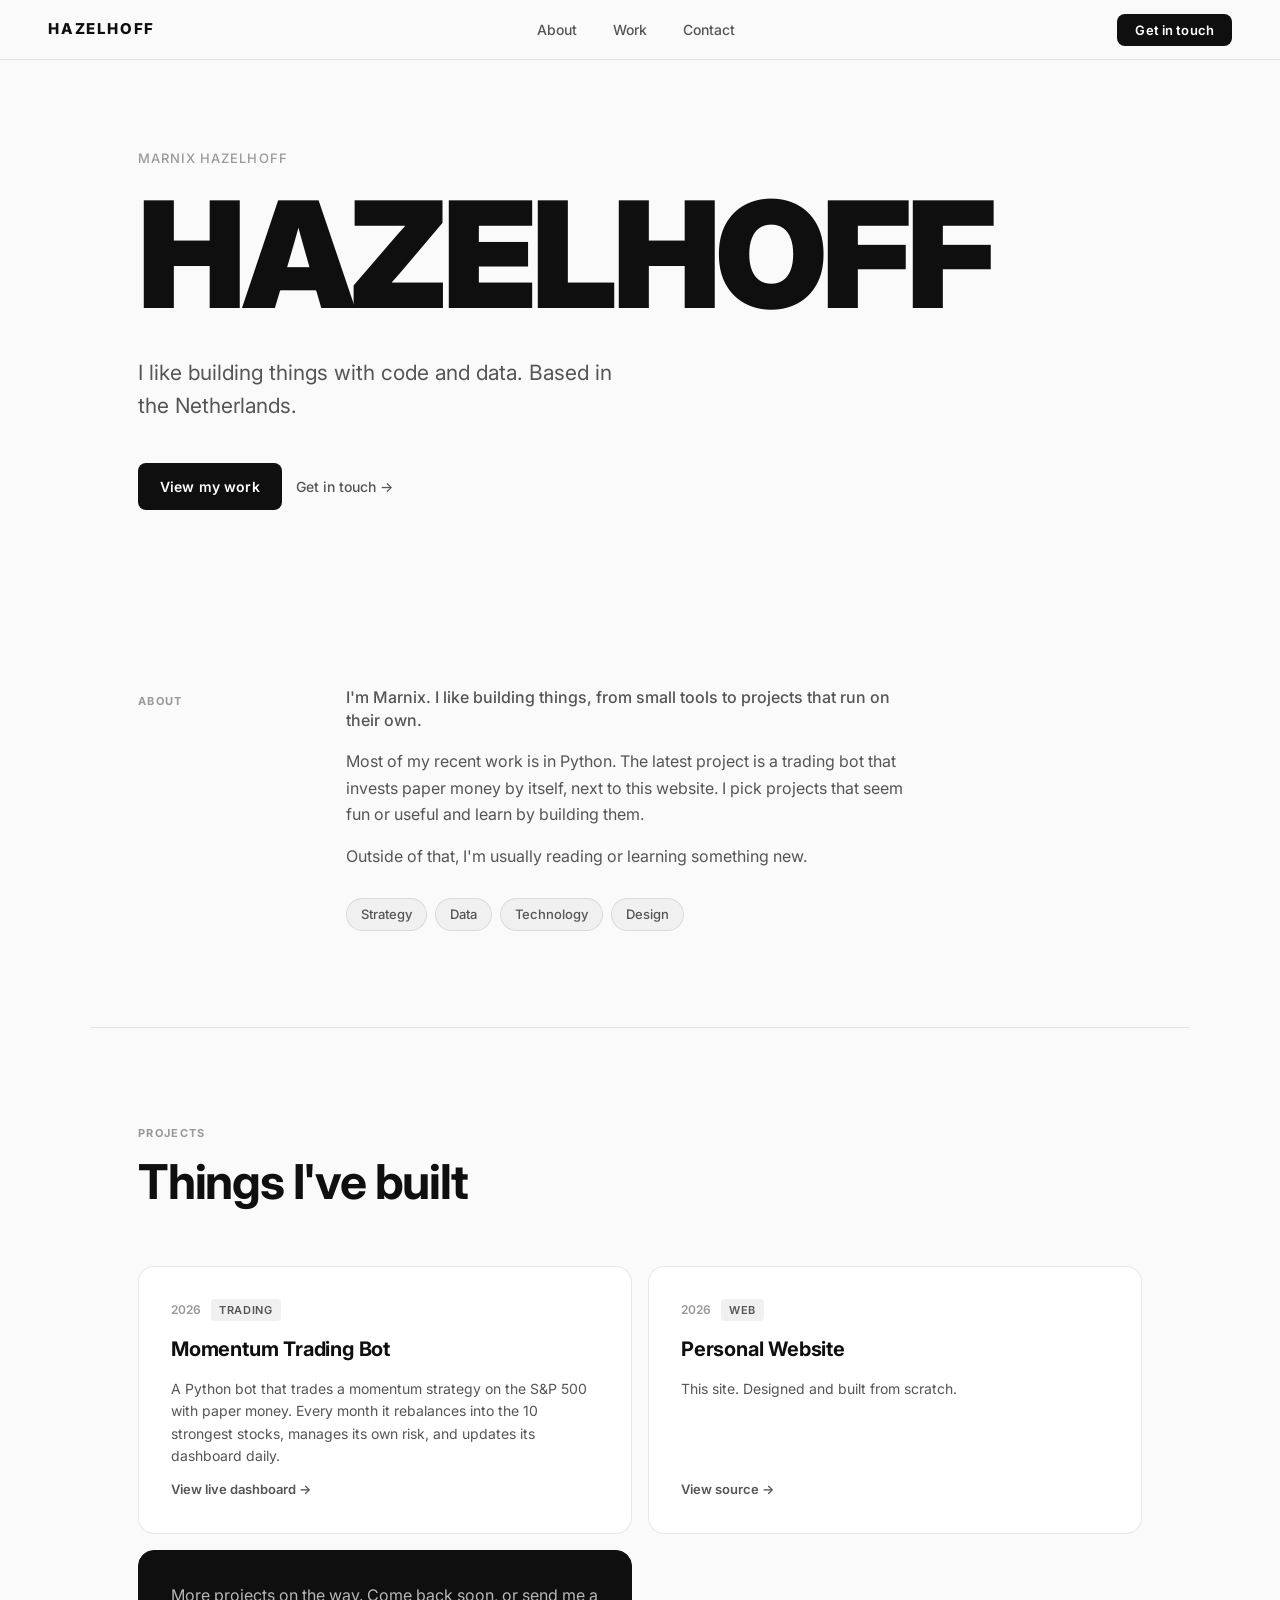
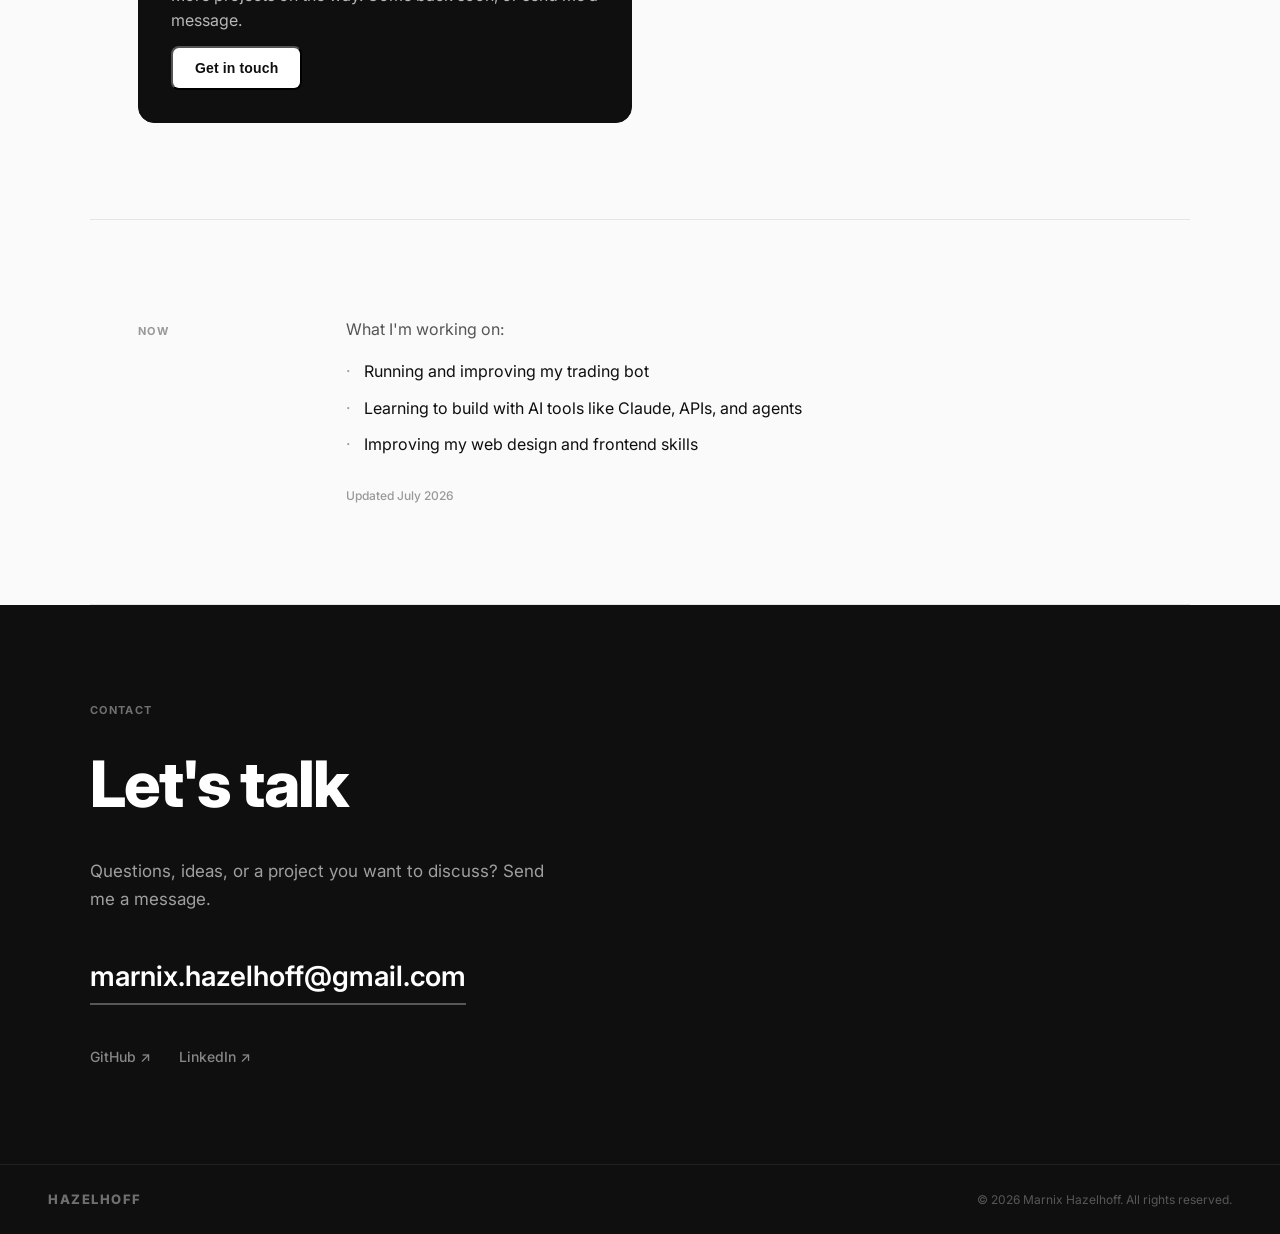
==== commit d31cc9c3: "Simplify project card and Now list wording" ====
--- a/index.html
+++ b/index.html
@@ -88,8 +88,7 @@
           <span class="work-tag">Web</span>
         </div>
         <h3>Personal Website</h3>
-        <p>This site. Designed and built from scratch, iterating on the design
-        together with Claude.</p>
+        <p>This site. Designed and built from scratch.</p>
         <a href="https://github.com/marnixhazelhoff-art/marnixhazelhoff-art.github.io" class="work-link" target="_blank" rel="noopener">View source &rarr;</a>
       </article>
       <article class="work-card work-card--cta">
@@ -108,7 +107,7 @@
       <div class="now-content">
         <p>What I'm working on:</p>
         <ul>
-          <li>Running and improving my trading bot (Python, Alpaca, Claude Code)</li>
+          <li>Running and improving my trading bot</li>
           <li>Learning to build with AI tools like Claude, APIs, and agents</li>
           <li>Improving my web design and frontend skills</li>
         </ul>
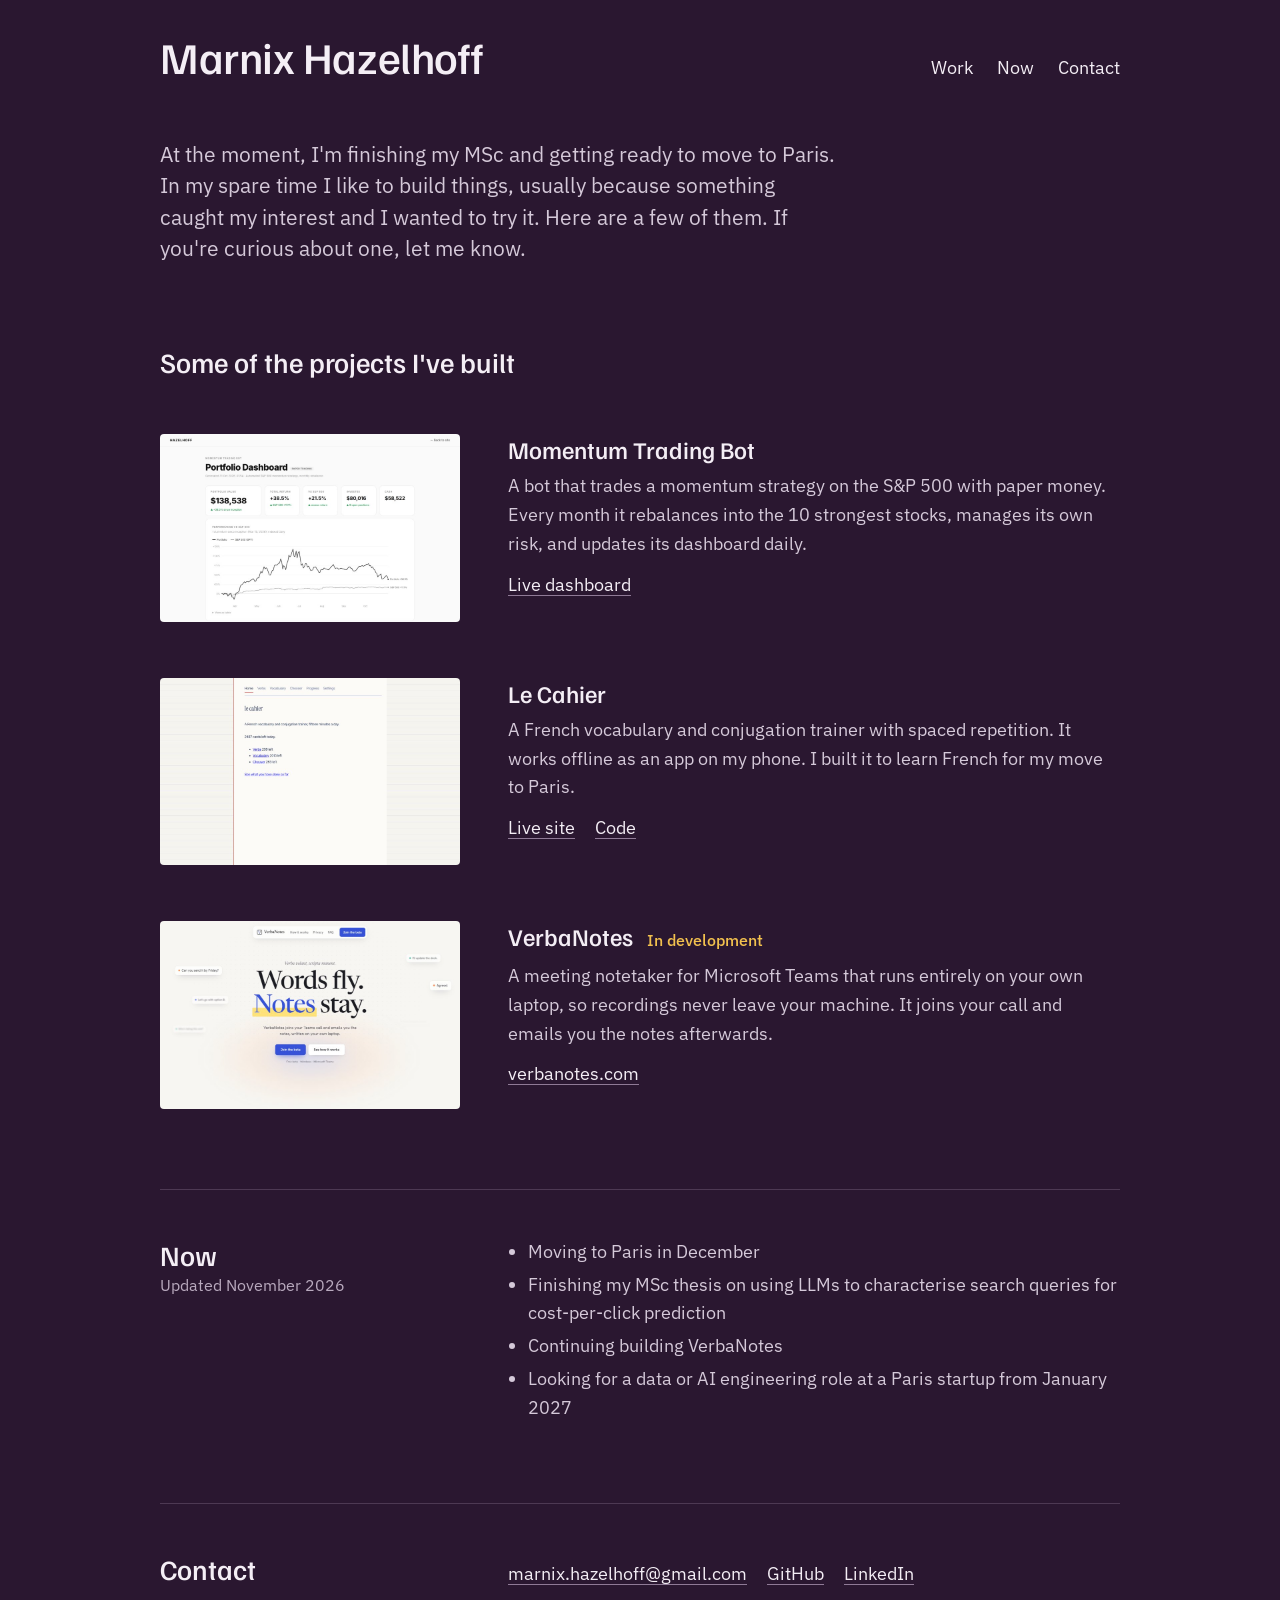
==== commit a642b1dd: "Redesign site around projects and update content Dark single-page layout with project screenshots. R" ====
--- a/index.html
+++ b/index.html
@@ -3,256 +3,97 @@
 <head>
   <meta charset="UTF-8" />
   <meta name="viewport" content="width=device-width, initial-scale=1.0" />
-  <title>HAZELHOFF</title>
-  <meta name="description" content="Personal site of Marnix Hazelhoff. Projects in code, data, and web." />
+  <title>Marnix Hazelhoff</title>
+  <meta name="description" content="Personal site of Marnix Hazelhoff, with some of the projects I've built." />
+  <link rel="preconnect" href="https://fonts.googleapis.com" />
+  <link rel="preconnect" href="https://fonts.gstatic.com" crossorigin />
+  <link rel="stylesheet" href="https://fonts.googleapis.com/css2?family=Familjen+Grotesk:wght@500&family=IBM+Plex+Sans:wght@400;500&display=swap" />
   <link rel="stylesheet" href="styles.css" />
 </head>
-<body>
+<body id="top">
+<div class="page">
 
-  <!-- NAV -->
-  <nav>
-    <a class="nav-logo" href="#">HAZELHOFF</a>
-    <ul class="nav-links">
-      <li><a href="#about">About</a></li>
-      <li><a href="#work">Work</a></li>
-      <li><a href="#contact">Contact</a></li>
+  <!-- HEADER -->
+  <div class="intro">
+    <header class="masthead">
+      <h1><a class="logo" href="#top">Marnix Hazelhoff</a></h1>
+      <nav aria-label="Main">
+        <a href="#work">Work</a>
+        <a href="#now">Now</a>
+        <a href="#contact">Contact</a>
+      </nav>
+    </header>
+    <p class="lead">At the moment, I'm finishing my MSc and getting ready to move to Paris. In my spare time I like to build things, usually because something caught my interest and I wanted to try it. Here are a few of them. If you're curious about one, let me know.</p>
+  </div>
+
+  <!-- PROJECTS -->
+  <main id="work" class="work">
+    <h2>Some of the projects I've built</h2>
+
+    <article class="row">
+      <a class="shot" href="/tradingbot/">
+        <img src="images/tradingbot.jpg" width="900" height="563" alt="The trading bot's live dashboard, with its return plotted against the S&amp;P 500" />
+      </a>
+      <div class="project">
+        <h3>Momentum Trading Bot</h3>
+        <p>A bot that trades a momentum strategy on the S&amp;P 500 with paper money. Every month it rebalances into the 10 strongest stocks, manages its own risk, and updates its dashboard daily.</p>
+        <p class="links"><a href="/tradingbot/">Live dashboard</a></p>
+      </div>
+    </article>
+
+    <article class="row">
+      <a class="shot" href="https://marnixhazelhoff-art.github.io/le-cahier/">
+        <img src="images/le-cahier.jpg" width="900" height="563" alt="The Le Cahier home screen, showing how many cards are left today" />
+      </a>
+      <div class="project">
+        <h3>Le Cahier</h3>
+        <p>A French vocabulary and conjugation trainer with spaced repetition. It works offline as an app on my phone. I built it to learn French for my move to Paris.</p>
+        <p class="links">
+          <a href="https://marnixhazelhoff-art.github.io/le-cahier/">Live site</a>
+          <a href="https://github.com/marnixhazelhoff-art/le-cahier">Code</a>
+        </p>
+      </div>
+    </article>
+
+    <article class="row">
+      <a class="shot" href="https://www.verbanotes.com/">
+        <img src="images/verbanotes.jpg" width="900" height="563" alt="The VerbaNotes website, headed Words fly. Notes stay." />
+      </a>
+      <div class="project">
+        <div class="title-line">
+          <h3>VerbaNotes</h3>
+          <span class="status">In development</span>
+        </div>
+        <p>A meeting notetaker for Microsoft Teams that runs entirely on your own laptop, so recordings never leave your machine. It joins your call and emails you the notes afterwards.</p>
+        <p class="links"><a href="https://www.verbanotes.com/">verbanotes.com</a></p>
+      </div>
+    </article>
+  </main>
+
+  <!-- NOW -->
+  <section id="now" class="row row--ruled">
+    <div class="side">
+      <h2>Now</h2>
+      <span class="updated">Updated November 2026</span>
+    </div>
+    <ul class="project">
+      <li>Moving to Paris in December</li>
+      <li>Finishing my MSc thesis on using LLMs to characterise search queries for cost-per-click prediction</li>
+      <li>Continuing building VerbaNotes</li>
+      <li>Looking for a data or AI engineering role at a Paris startup from January 2027</li>
     </ul>
-    <button class="nav-cta" data-modal="contact">Get in touch</button>
-  </nav>
-
-  <!-- HERO -->
-  <section class="hero">
-    <span class="hero-eyebrow">Marnix Hazelhoff</span>
-    <h1 class="hero-name">HAZELHOFF</h1>
-    <p class="hero-tagline">
-      I like building things with code and data.
-      Based in the Netherlands.
-    </p>
-    <div class="hero-links">
-      <a href="#work" class="btn-primary">View my work</a>
-      <button class="btn-ghost" data-modal="contact">Get in touch &rarr;</button>
-    </div>
   </section>
 
-  <!-- ABOUT -->
-  <section class="about" id="about">
-    <div class="about-grid">
-      <div class="about-label">About</div>
-      <div class="about-content">
-        <p class="about-lead">
-          I'm Marnix. I like building things, from small tools to
-          projects that run on their own.
-        </p>
-        <p>
-          Most of my recent work is in Python. The latest project is a
-          trading bot that invests paper money by itself, next to this
-          website. I pick projects that seem fun or useful and learn
-          by building them.
-        </p>
-        <p>
-          Outside of that, I'm usually reading or learning something new.
-        </p>
-        <div class="about-tags">
-          <span>Strategy</span>
-          <span>Data</span>
-          <span>Technology</span>
-          <span>Design</span>
-        </div>
-      </div>
-    </div>
+  <!-- CONTACT -->
+  <section id="contact" class="row row--ruled">
+    <h2 class="side">Contact</h2>
+    <p class="project links">
+      <a href="mailto:marnix.hazelhoff@gmail.com">marnix.hazelhoff@gmail.com</a>
+      <a href="https://github.com/marnixhazelhoff-art">GitHub</a>
+      <a href="https://www.linkedin.com/in/marnix-hazelhoff-0892911ba/">LinkedIn</a>
+    </p>
   </section>
 
-  <hr class="section-divider" />
-
-  <!-- WORK -->
-  <section class="work" id="work">
-    <div class="work-header">
-      <span class="section-label">Projects</span>
-      <h2>Things I've built</h2>
-    </div>
-    <div class="work-grid">
-      <article class="work-card">
-        <div class="work-card-meta">
-          <span class="work-year">2026</span>
-          <span class="work-tag">Trading</span>
-        </div>
-        <h3>Momentum Trading Bot</h3>
-        <p>A Python bot that trades a momentum strategy on the S&amp;P 500 with
-        paper money. Every month it rebalances into the 10 strongest stocks,
-        manages its own risk, and updates its dashboard daily.</p>
-        <a href="/tradingbot/" class="work-link">View live dashboard &rarr;</a>
-      </article>
-      <article class="work-card">
-        <div class="work-card-meta">
-          <span class="work-year">2026</span>
-          <span class="work-tag">Web</span>
-        </div>
-        <h3>Personal Website</h3>
-        <p>This site. Designed and built from scratch.</p>
-        <a href="https://github.com/marnixhazelhoff-art/marnixhazelhoff-art.github.io" class="work-link" target="_blank" rel="noopener">View source &rarr;</a>
-      </article>
-      <article class="work-card work-card--cta">
-        <p>More projects on the way. Come back soon, or send me a message.</p>
-        <button class="btn-primary" data-modal="contact">Get in touch</button>
-      </article>
-    </div>
-  </section>
-
-  <hr class="section-divider" />
-
-  <!-- NOW -->
-  <section class="now">
-    <div class="now-grid">
-      <div class="about-label">Now</div>
-      <div class="now-content">
-        <p>What I'm working on:</p>
-        <ul>
-          <li>Running and improving my trading bot</li>
-          <li>Learning to build with AI tools like Claude, APIs, and agents</li>
-          <li>Improving my web design and frontend skills</li>
-        </ul>
-        <span class="now-updated">Updated July 2026</span>
-      </div>
-    </div>
-  </section>
-
-  <hr class="section-divider" />
-
-  <!-- CONTACT -->
-  <section class="contact" id="contact">
-    <div class="contact-inner">
-      <span class="section-label">Contact</span>
-      <h2>Let's talk</h2>
-      <p>Questions, ideas, or a project you want to discuss? Send me a message.</p>
-      <a href="mailto:marnix.hazelhoff@gmail.com" class="contact-email">
-        marnix.hazelhoff@gmail.com
-      </a>
-      <div class="contact-socials">
-        <a href="https://github.com/marnixhazelhoff-art" target="_blank" rel="noopener">GitHub &nearr;</a>
-        <a href="#">LinkedIn &nearr;</a>
-      </div>
-    </div>
-  </section>
-
-  <!-- FOOTER -->
-  <footer>
-    <span class="footer-logo">HAZELHOFF</span>
-    <span class="footer-copy">© 2026 Marnix Hazelhoff. All rights reserved.</span>
-  </footer>
-
-  <!-- CONTACT MODAL -->
-  <div class="modal-overlay" id="modal-overlay" aria-hidden="true"></div>
-  <div class="modal" id="contact-modal" role="dialog" aria-modal="true" aria-labelledby="modal-title">
-    <button class="modal-close" id="modal-close" aria-label="Close">&times;</button>
-    <div class="modal-body" id="modal-body">
-      <p class="modal-eyebrow">Get in touch</p>
-      <h2 id="modal-title">Say hello</h2>
-      <p class="modal-sub">Leave your name and email and I'll get back to you.</p>
-      <form id="contact-form" novalidate>
-        <div class="form-group">
-          <label for="f-name">Name</label>
-          <input id="f-name" name="name" type="text" placeholder="Your name" required />
-        </div>
-        <div class="form-group">
-          <label for="f-email">Email</label>
-          <input id="f-email" name="email" type="email" placeholder="your@email.com" required />
-        </div>
-        <div class="form-group">
-          <label for="f-message">Message <span class="label-optional">(optional)</span></label>
-          <textarea id="f-message" name="message" rows="4" placeholder="What's on your mind?"></textarea>
-        </div>
-        <p class="form-error" id="form-error"></p>
-        <button type="submit" class="btn-submit" id="btn-submit">Send message</button>
-      </form>
-    </div>
-  </div>
-
-  <script>
-    // ── MODAL LOGIC ────────────────────────────────────────────────
-    const overlay  = document.getElementById('modal-overlay');
-    const modal    = document.getElementById('contact-modal');
-    const closeBtn = document.getElementById('modal-close');
-
-    function openModal() {
-      modal.classList.add('is-open');
-      overlay.classList.add('is-open');
-      document.body.style.overflow = 'hidden';
-      setTimeout(() => modal.querySelector('input').focus(), 100);
-    }
-
-    function closeModal() {
-      modal.classList.remove('is-open');
-      overlay.classList.remove('is-open');
-      document.body.style.overflow = '';
-    }
-
-    document.querySelectorAll('[data-modal="contact"]').forEach(el => {
-      el.addEventListener('click', e => { e.preventDefault(); openModal(); });
-    });
-
-    closeBtn.addEventListener('click', closeModal);
-    overlay.addEventListener('click', closeModal);
-    document.addEventListener('keydown', e => { if (e.key === 'Escape') closeModal(); });
-
-    // ── FORM SUBMISSION via Formspree ──────────────────────────────
-    // SETUP (once):
-    //   1. Go to https://formspree.io and sign up (free)
-    //   2. Create a new form → enter marnix.hazelhoff@gmail.com
-    //   3. Verify your email
-    //   4. Copy the form ID (looks like "xabcdefg")
-    //   5. Replace YOUR_FORM_ID below with that ID
-    const FORMSPREE_URL = 'https://formspree.io/f/YOUR_FORM_ID';
-
-    const form    = document.getElementById('contact-form');
-    const errBox  = document.getElementById('form-error');
-    const submitBtn = document.getElementById('btn-submit');
-
-    form.addEventListener('submit', async e => {
-      e.preventDefault();
-      errBox.textContent = '';
-
-      const name    = form.name.value.trim();
-      const email   = form.email.value.trim();
-      const message = form.message.value.trim();
-
-      if (!name)  { showError('Please enter your name.'); return; }
-      if (!email) { showError('Please enter your email.'); return; }
-
-      submitBtn.textContent = 'Sending…';
-      submitBtn.disabled = true;
-
-      try {
-        const res = await fetch(FORMSPREE_URL, {
-          method: 'POST',
-          headers: { 'Content-Type': 'application/json', 'Accept': 'application/json' },
-          body: JSON.stringify({ name, email, message })
-        });
-
-        if (res.ok) {
-          document.getElementById('modal-body').innerHTML = `
-            <div class="form-success">
-              <div class="success-icon">✓</div>
-              <h2>Message sent!</h2>
-              <p>Thanks ${name}. I'll get back to you at ${email} soon.</p>
-              <button class="btn-primary" onclick="closeModal()">Close</button>
-            </div>`;
-        } else {
-          const data = await res.json();
-          showError(data?.errors?.[0]?.message || 'Something went wrong. Please try again.');
-          submitBtn.textContent = 'Send message';
-          submitBtn.disabled = false;
-        }
-      } catch {
-        showError('Could not send. Check your connection and try again.');
-        submitBtn.textContent = 'Send message';
-        submitBtn.disabled = false;
-      }
-    });
-
-    function showError(msg) {
-      errBox.textContent = msg;
-    }
-  </script>
-
+</div>
 </body>
 </html>
--- a/styles.css
+++ b/styles.css
@@ -1,19 +1,14 @@
-@import url('https://fonts.googleapis.com/css2?family=Inter:wght@300;400;500;600;700;800;900&display=swap');
-
 :root {
-  --text-primary: #0f0f0f;
-  --text-secondary: #555;
-  --text-tertiary: #999;
-  --bg-page: #fafafa;
-  --bg-primary: #fff;
-  --bg-card: #fff;
-  --bg-tag: #f0f0f0;
-  --border: rgba(0, 0, 0, 0.09);
-  --border-strong: rgba(0, 0, 0, 0.15);
-  --accent: #0f0f0f;
-  --radius-sm: 8px;
-  --radius-md: 12px;
-  --radius-lg: 16px;
+  color-scheme: dark;
+  --ground: #2a1730;
+  --text: #f4eef5;
+  --text-soft: #d5c9d9;
+  --text-faint: #b9aabe;
+  --link-line: #8f7a96;
+  --rule: #4d3953;
+  --yellow: #f2c14e;
+  --heading: 'Familjen Grotesk', 'Helvetica Neue', Arial, sans-serif;
+  --body: 'IBM Plex Sans', 'Helvetica Neue', Arial, sans-serif;
 }
 
 *, *::before, *::after {
@@ -22,645 +17,210 @@
   padding: 0;
 }
 
-html { scroll-behavior: smooth; }
+@media (prefers-reduced-motion: no-preference) {
+  html { scroll-behavior: smooth; }
+}
 
 body {
-  font-family: 'Inter', ui-sans-serif, system-ui, sans-serif;
-  font-size: 16px;
-  line-height: 1.65;
-  color: var(--text-primary);
-  background: var(--bg-page);
-  -webkit-font-smoothing: antialiased;
-}
-
-a { color: inherit; text-decoration: none; }
-
-/* ── NAV ── */
-nav {
-  position: sticky;
-  top: 0;
-  z-index: 100;
-  display: flex;
+  font-family: var(--body);
+  font-size: 1.125rem;
+  line-height: 1.6;
+  color: var(--text);
+  background: var(--ground);
+  -webkit-text-size-adjust: 100%;
+}
+
+.page {
+  max-width: calc(60rem + 2 * clamp(1.25rem, 5vw, 4rem));
+  margin: 0 auto;
+  padding: 2rem clamp(1.25rem, 5vw, 4rem) 4.5rem;
+  display: flex;
+  flex-direction: column;
+  gap: 5rem;
+}
+
+section[id], main[id] { scroll-margin-top: 2rem; }
+
+/* ── LINKS ── */
+a {
+  color: var(--text);
+  text-decoration-color: var(--link-line);
+  text-decoration-thickness: 1px;
+  text-underline-offset: 4px;
+}
+
+a:hover {
+  color: var(--yellow);
+  text-decoration-color: var(--yellow);
+}
+
+a:focus-visible {
+  outline: 2px solid var(--yellow);
+  outline-offset: 4px;
+}
+
+/* ── HEADINGS ── */
+h1, h2, h3 {
+  font-family: var(--heading);
+  font-weight: 500;
+}
+
+h1 {
+  font-size: clamp(2.125rem, 4.4vw, 2.75rem);
+  line-height: 1.15;
+  letter-spacing: -0.01em;
+}
+
+h2 {
+  font-size: 1.75rem;
+  line-height: 1.2;
+}
+
+h3 {
+  font-size: 1.5rem;
+  line-height: 1.25;
+}
+
+/* ── HEADER ── */
+.intro {
+  display: flex;
+  flex-direction: column;
+  gap: 3.5rem;
+}
+
+.masthead {
+  display: flex;
+  flex-wrap: wrap;
   justify-content: space-between;
-  align-items: center;
-  padding: 0 48px;
-  height: 60px;
-  background: rgba(250, 250, 250, 0.85);
-  backdrop-filter: blur(12px);
-  -webkit-backdrop-filter: blur(12px);
-  border-bottom: 1px solid var(--border);
-}
-
-.nav-logo {
-  font-size: 15px;
-  font-weight: 800;
-  letter-spacing: 0.12em;
-  color: var(--text-primary);
-}
-
-.nav-links {
-  display: flex;
-  gap: 36px;
-  list-style: none;
-}
-
-.nav-links a {
-  font-size: 14px;
+  align-items: baseline;
+  gap: 0.5rem 2rem;
+}
+
+.logo,
+.masthead nav a { text-decoration: none; }
+
+.masthead nav {
+  display: flex;
+  flex-wrap: wrap;
+  gap: 0.25rem 1.5rem;
+}
+
+.lead {
+  max-width: 42.5rem;
+  font-size: 1.3125rem;
+  line-height: 1.5;
+  color: var(--text-soft);
+}
+
+/* ── ROWS: photo or heading on the left, text on the right ── */
+.work {
+  display: flex;
+  flex-direction: column;
+  gap: 3.5rem;
+}
+
+.row {
+  display: flex;
+  flex-wrap: wrap;
+  align-items: flex-start;
+  gap: 1.25rem 3rem;
+}
+
+.row--ruled {
+  padding-top: 3rem;
+  border-top: 1px solid var(--rule);
+}
+
+.shot,
+.side { flex: 0 1 18.75rem; min-width: 0; }
+
+.project {
+  flex: 1 1 23.75rem;
+  min-width: 0;
+  display: flex;
+  flex-direction: column;
+  gap: 0.5rem;
+  color: var(--text-soft);
+}
+
+.project h3 { color: var(--text); }
+
+.title-line {
+  display: flex;
+  flex-wrap: wrap;
+  align-items: baseline;
+  gap: 0.125rem 0.875rem;
+}
+
+.status {
+  font-size: 1rem;
   font-weight: 500;
-  color: var(--text-secondary);
-  transition: color 0.15s;
-}
-
-.nav-links a:hover { color: var(--text-primary); }
-
-.nav-cta {
-  background: var(--text-primary);
-  color: #fff;
-  border: none;
-  padding: 8px 18px;
-  border-radius: var(--radius-sm);
-  font-size: 13px;
-  font-weight: 600;
-  cursor: pointer;
-  letter-spacing: 0.01em;
-  transition: opacity 0.15s;
-  font-family: inherit;
-}
-
-.nav-cta:hover { opacity: 0.75; }
-
-/* ── HERO ── */
-.hero {
-  padding: 88px 48px 80px;
-  max-width: 1100px;
-  margin: 0 auto;
-}
-
-.hero-eyebrow {
+  color: var(--yellow);
+}
+
+.links {
+  flex-direction: row;
+  display: flex;
+  flex-wrap: wrap;
+  gap: 0.25rem 1.25rem;
+  margin-top: 0.25rem;
+  overflow-wrap: anywhere;
+}
+
+/* ── PHOTOS ── */
+.shot {
   display: block;
-  font-size: 13px;
-  font-weight: 500;
-  color: var(--text-tertiary);
-  letter-spacing: 0.08em;
-  text-transform: uppercase;
-  margin-bottom: 18px;
-}
-
-.hero-name {
-  font-size: clamp(72px, 13vw, 148px);
-  font-weight: 900;
-  letter-spacing: -0.03em;
-  line-height: 0.92;
-  color: var(--text-primary);
-  margin-bottom: 32px;
-}
-
-.hero-tagline {
-  font-size: clamp(17px, 2vw, 21px);
-  color: var(--text-secondary);
-  max-width: 500px;
-  line-height: 1.6;
-  margin-bottom: 40px;
-  font-weight: 400;
-}
-
-.hero-links {
-  display: flex;
-  gap: 14px;
-  align-items: center;
-  flex-wrap: wrap;
-}
-
-.btn-primary {
-  background: var(--text-primary);
-  color: #fff;
-  padding: 12px 22px;
-  border-radius: var(--radius-sm);
-  font-size: 14px;
-  font-weight: 600;
-  letter-spacing: 0.01em;
-  transition: opacity 0.15s;
-  display: inline-block;
-}
-
-.btn-primary:hover { opacity: 0.8; }
-
-.btn-ghost {
-  font-size: 14px;
-  font-weight: 500;
-  color: var(--text-secondary);
-  transition: color 0.15s;
-  background: none;
-  border: none;
-  cursor: pointer;
-  font-family: inherit;
-  padding: 0;
-}
-
-.btn-ghost:hover { color: var(--text-primary); }
-
-/* ── SECTION DIVIDER ── */
-.section-divider {
-  border: none;
-  border-top: 1px solid var(--border);
-  max-width: 1100px;
-  margin: 0 auto;
-}
-
-/* ── SECTION LABEL ── */
-.section-label {
+  overflow: hidden;
+  border-radius: 4px;
+  aspect-ratio: 16 / 10;
+}
+
+.shot img {
   display: block;
-  font-size: 11px;
-  font-weight: 700;
-  letter-spacing: 0.12em;
-  text-transform: uppercase;
-  color: var(--text-tertiary);
-  margin-bottom: 12px;
-}
-
-/* ── ABOUT ── */
-.about {
-  max-width: 1100px;
-  margin: 0 auto;
-  padding: 96px 48px;
-}
-
-.about-grid {
-  display: grid;
-  grid-template-columns: 160px 1fr;
-  gap: 48px;
-}
-
-.about-label {
-  font-size: 11px;
-  font-weight: 700;
-  letter-spacing: 0.12em;
-  text-transform: uppercase;
-  color: var(--text-tertiary);
-  padding-top: 6px;
-}
-
-.about-lead {
-  font-size: clamp(20px, 2.5vw, 26px);
-  font-weight: 500;
-  line-height: 1.45;
-  color: var(--text-primary);
-  margin-bottom: 20px;
-}
-
-.about-content p {
-  font-size: 16px;
-  color: var(--text-secondary);
-  margin-bottom: 16px;
-  max-width: 580px;
-}
-
-.about-tags {
-  display: flex;
-  flex-wrap: wrap;
-  gap: 8px;
-  margin-top: 28px;
-}
-
-.about-tags span {
-  background: var(--bg-tag);
-  border: 1px solid var(--border);
-  border-radius: 999px;
-  padding: 5px 14px;
-  font-size: 13px;
-  font-weight: 500;
-  color: var(--text-secondary);
-}
-
-/* ── WORK ── */
-.work {
-  max-width: 1100px;
-  margin: 0 auto;
-  padding: 96px 48px;
-}
-
-.work-header {
-  margin-bottom: 56px;
-}
-
-.work-header h2 {
-  font-size: clamp(32px, 4vw, 48px);
-  font-weight: 700;
-  letter-spacing: -0.025em;
-  line-height: 1.15;
-  margin-top: 10px;
-}
-
-.work-grid {
-  display: grid;
-  grid-template-columns: repeat(2, 1fr);
-  gap: 16px;
-}
-
-.work-card {
-  background: var(--bg-card);
-  border: 1px solid var(--border);
-  border-radius: var(--radius-lg);
-  padding: 32px;
-  display: flex;
-  flex-direction: column;
-  gap: 12px;
-  transition: border-color 0.2s, box-shadow 0.2s;
-}
-
-.work-card:hover {
-  border-color: var(--border-strong);
-  box-shadow: 0 4px 24px rgba(0,0,0,0.06);
-}
-
-.work-card-meta {
-  display: flex;
-  gap: 10px;
-  align-items: center;
-}
-
-.work-year {
-  font-size: 12px;
-  font-weight: 600;
-  color: var(--text-tertiary);
-}
-
-.work-tag {
-  font-size: 11px;
-  font-weight: 600;
-  letter-spacing: 0.06em;
-  text-transform: uppercase;
-  background: var(--bg-tag);
-  border-radius: 4px;
-  padding: 2px 8px;
-  color: var(--text-secondary);
-}
-
-.work-card h3 {
-  font-size: 20px;
-  font-weight: 700;
-  letter-spacing: -0.01em;
-  color: var(--text-primary);
-}
-
-.work-card p {
-  font-size: 14px;
-  color: var(--text-secondary);
-  line-height: 1.6;
-  flex: 1;
-}
-
-.work-link {
-  font-size: 13px;
-  font-weight: 600;
-  color: var(--text-secondary);
-  transition: color 0.15s;
-  align-self: flex-start;
-}
-
-.work-link:hover { color: var(--text-primary); }
-
-.work-card--cta {
-  background: var(--text-primary);
-  border-color: var(--text-primary);
-  align-items: flex-start;
-  justify-content: space-between;
-}
-
-.work-card--cta p {
-  font-size: 16px;
-  color: rgba(255,255,255,0.7);
-  line-height: 1.6;
-}
-
-.work-card--cta .btn-primary {
-  background: #fff;
-  color: var(--text-primary);
-}
-
-.work-card--cta .btn-primary:hover { opacity: 0.9; }
+  width: 100%;
+  height: 100%;
+  object-fit: cover;
+  object-position: top;
+}
+
+@keyframes breathe {
+  0%, 100% { transform: scale(1.03); }
+  50% { transform: scale(1.06); }
+}
+
+@media (prefers-reduced-motion: no-preference) {
+  .shot img { transition: transform 0.7s ease-out; }
+
+  .shot:focus-visible img {
+    transform: scale(1.03);
+    animation: breathe 3.2s ease-in-out 0.7s infinite;
+  }
+}
+
+@media (prefers-reduced-motion: no-preference) and (hover: hover) {
+  .shot:hover img {
+    transform: scale(1.03);
+    animation: breathe 3.2s ease-in-out 0.7s infinite;
+  }
+}
 
 /* ── NOW ── */
-.now {
-  max-width: 1100px;
-  margin: 0 auto;
-  padding: 96px 48px;
-}
-
-.now-grid {
-  display: grid;
-  grid-template-columns: 160px 1fr;
-  gap: 48px;
-}
-
-.now-content p {
-  font-size: 16px;
-  color: var(--text-secondary);
-  margin-bottom: 16px;
-}
-
-.now-content ul {
-  list-style: none;
-  display: flex;
-  flex-direction: column;
-  gap: 10px;
-  margin-bottom: 24px;
-}
-
-.now-content ul li {
-  font-size: 16px;
-  color: var(--text-primary);
-  padding-left: 18px;
-  position: relative;
-}
-
-.now-content ul li::before {
-  content: '·';
-  position: absolute;
-  left: 0;
-  color: var(--text-tertiary);
-}
-
-.now-updated {
-  font-size: 12px;
-  color: var(--text-tertiary);
-  font-weight: 500;
+.side {
+  display: flex;
+  flex-direction: column;
+  gap: 0.125rem;
+}
+
+.updated {
+  font-size: 1rem;
+  color: var(--text-faint);
+}
+
+ul.project {
+  gap: 0.25rem;
+  padding-left: 1.25rem;
 }
 
 /* ── CONTACT ── */
-.contact {
-  background: var(--text-primary);
-  padding: 96px 48px;
-}
-
-.contact-inner {
-  max-width: 1100px;
-  margin: 0 auto;
-}
-
-.contact .section-label { color: rgba(255,255,255,0.4); }
-
-.contact h2 {
-  font-size: clamp(36px, 5vw, 64px);
-  font-weight: 800;
-  letter-spacing: -0.03em;
-  color: #fff;
-  margin: 12px 0 20px;
-}
-
-.contact > .contact-inner > p {
-  font-size: 17px;
-  color: rgba(255,255,255,0.6);
-  margin-bottom: 40px;
-  max-width: 480px;
-}
-
-.contact-email {
-  display: inline-block;
-  font-size: clamp(18px, 2.5vw, 28px);
-  font-weight: 600;
-  color: #fff;
-  border-bottom: 2px solid rgba(255,255,255,0.3);
-  padding-bottom: 4px;
-  margin-bottom: 40px;
-  transition: border-color 0.2s;
-}
-
-.contact-email:hover { border-color: #fff; }
-
-.contact-socials {
-  display: flex;
-  gap: 28px;
-  flex-wrap: wrap;
-}
-
-.contact-socials a {
-  font-size: 14px;
-  font-weight: 500;
-  color: rgba(255,255,255,0.5);
-  transition: color 0.15s;
-}
-
-.contact-socials a:hover { color: #fff; }
-
-/* ── FOOTER ── */
-footer {
-  background: var(--text-primary);
-  border-top: 1px solid rgba(255,255,255,0.07);
-  padding: 24px 48px;
-  display: flex;
-  justify-content: space-between;
-  align-items: center;
-  max-width: 100%;
-}
-
-.footer-logo {
-  font-size: 13px;
-  font-weight: 800;
-  letter-spacing: 0.12em;
-  color: rgba(255,255,255,0.4);
-}
-
-.footer-copy {
-  font-size: 12px;
-  color: rgba(255,255,255,0.3);
-}
-
-/* ── RESPONSIVE ── */
-@media (max-width: 768px) {
-  nav { padding: 0 20px; }
-  .nav-links { display: none; }
-  .hero { padding: 56px 24px 64px; }
-  .about, .work, .now { padding: 64px 24px; }
-  .about-grid, .now-grid { grid-template-columns: 1fr; gap: 24px; }
-  .work-grid { grid-template-columns: 1fr; }
-  .contact { padding: 64px 24px; }
-  footer { padding: 20px 24px; flex-direction: column; gap: 8px; text-align: center; }
-}
-
-/* ── MODAL ── */
-.modal-overlay {
-  position: fixed;
-  inset: 0;
-  background: rgba(0, 0, 0, 0.45);
-  backdrop-filter: blur(4px);
-  -webkit-backdrop-filter: blur(4px);
-  z-index: 200;
-  opacity: 0;
-  pointer-events: none;
-  transition: opacity 0.2s ease;
-}
-
-.modal-overlay.is-open {
-  opacity: 1;
-  pointer-events: all;
-}
-
-.modal {
-  position: fixed;
-  top: 50%;
-  left: 50%;
-  transform: translate(-50%, -46%);
-  z-index: 201;
-  width: min(520px, calc(100vw - 32px));
-  background: #fff;
-  border-radius: 20px;
-  padding: 40px;
-  box-shadow: 0 8px 40px rgba(0,0,0,0.18), 0 0 0 1px rgba(0,0,0,0.06);
-  opacity: 0;
-  pointer-events: none;
-  transition: opacity 0.2s ease, transform 0.2s ease;
-}
-
-.modal.is-open {
-  opacity: 1;
-  pointer-events: all;
-  transform: translate(-50%, -50%);
-}
-
-.modal-close {
-  position: absolute;
-  top: 16px;
-  right: 20px;
-  background: var(--bg-tertiary);
-  border: none;
-  width: 30px;
-  height: 30px;
-  border-radius: 50%;
-  font-size: 18px;
-  line-height: 1;
-  color: var(--text-secondary);
-  cursor: pointer;
-  display: flex;
-  align-items: center;
-  justify-content: center;
-  transition: background 0.15s, color 0.15s;
-}
-
-.modal-close:hover {
-  background: var(--bg-quaternary, #e8e8e8);
-  color: var(--text-primary);
-}
-
-.modal-eyebrow {
-  font-size: 11px;
-  font-weight: 700;
-  letter-spacing: 0.12em;
-  text-transform: uppercase;
-  color: var(--text-tertiary);
-  margin-bottom: 8px;
-}
-
-.modal h2 {
-  font-size: 26px;
-  font-weight: 800;
-  letter-spacing: -0.02em;
-  margin-bottom: 8px;
-}
-
-.modal-sub {
-  font-size: 14px;
-  color: var(--text-secondary);
-  margin-bottom: 28px;
-  line-height: 1.5;
-}
-
-.form-group {
-  display: flex;
-  flex-direction: column;
-  gap: 6px;
-  margin-bottom: 16px;
-}
-
-.form-group label {
-  font-size: 13px;
-  font-weight: 600;
-  color: var(--text-primary);
-}
-
-.label-optional {
-  font-weight: 400;
-  color: var(--text-tertiary);
-}
-
-.form-group input,
-.form-group textarea {
-  font-family: inherit;
-  font-size: 15px;
-  color: var(--text-primary);
-  background: var(--bg-secondary, #fcfcfc);
-  border: 1px solid var(--border-strong);
-  border-radius: var(--radius-sm);
-  padding: 10px 14px;
-  outline: none;
-  transition: border-color 0.15s, box-shadow 0.15s;
-  resize: vertical;
-  line-height: 1.5;
-}
-
-.form-group input:focus,
-.form-group textarea:focus {
-  border-color: var(--text-primary);
-  box-shadow: 0 0 0 3px rgba(15,15,15,0.08);
-}
-
-.form-group input::placeholder,
-.form-group textarea::placeholder {
-  color: var(--text-tertiary);
-}
-
-.form-error {
-  font-size: 13px;
-  color: #dc2626;
-  min-height: 18px;
-  margin-bottom: 8px;
-}
-
-.btn-submit {
-  width: 100%;
-  background: var(--text-primary);
-  color: #fff;
-  border: none;
-  border-radius: var(--radius-sm);
-  padding: 13px;
-  font-size: 15px;
-  font-weight: 600;
-  font-family: inherit;
-  cursor: pointer;
-  transition: opacity 0.15s;
-  margin-top: 4px;
-}
-
-.btn-submit:hover:not(:disabled) { opacity: 0.8; }
-.btn-submit:disabled { opacity: 0.5; cursor: not-allowed; }
-
-/* Success state */
-.form-success {
-  text-align: center;
-  padding: 24px 0 8px;
-}
-
-.success-icon {
-  width: 52px;
-  height: 52px;
-  background: #0f0f0f;
-  color: #fff;
-  border-radius: 50%;
-  font-size: 22px;
-  display: flex;
-  align-items: center;
-  justify-content: center;
-  margin: 0 auto 20px;
-}
-
-.form-success h2 {
-  font-size: 22px;
-  font-weight: 800;
-  margin-bottom: 10px;
-}
-
-.form-success p {
-  font-size: 15px;
-  color: var(--text-secondary);
-  margin-bottom: 28px;
-}
+#contact { align-items: baseline; }
+#contact .links { margin-top: 0; }
